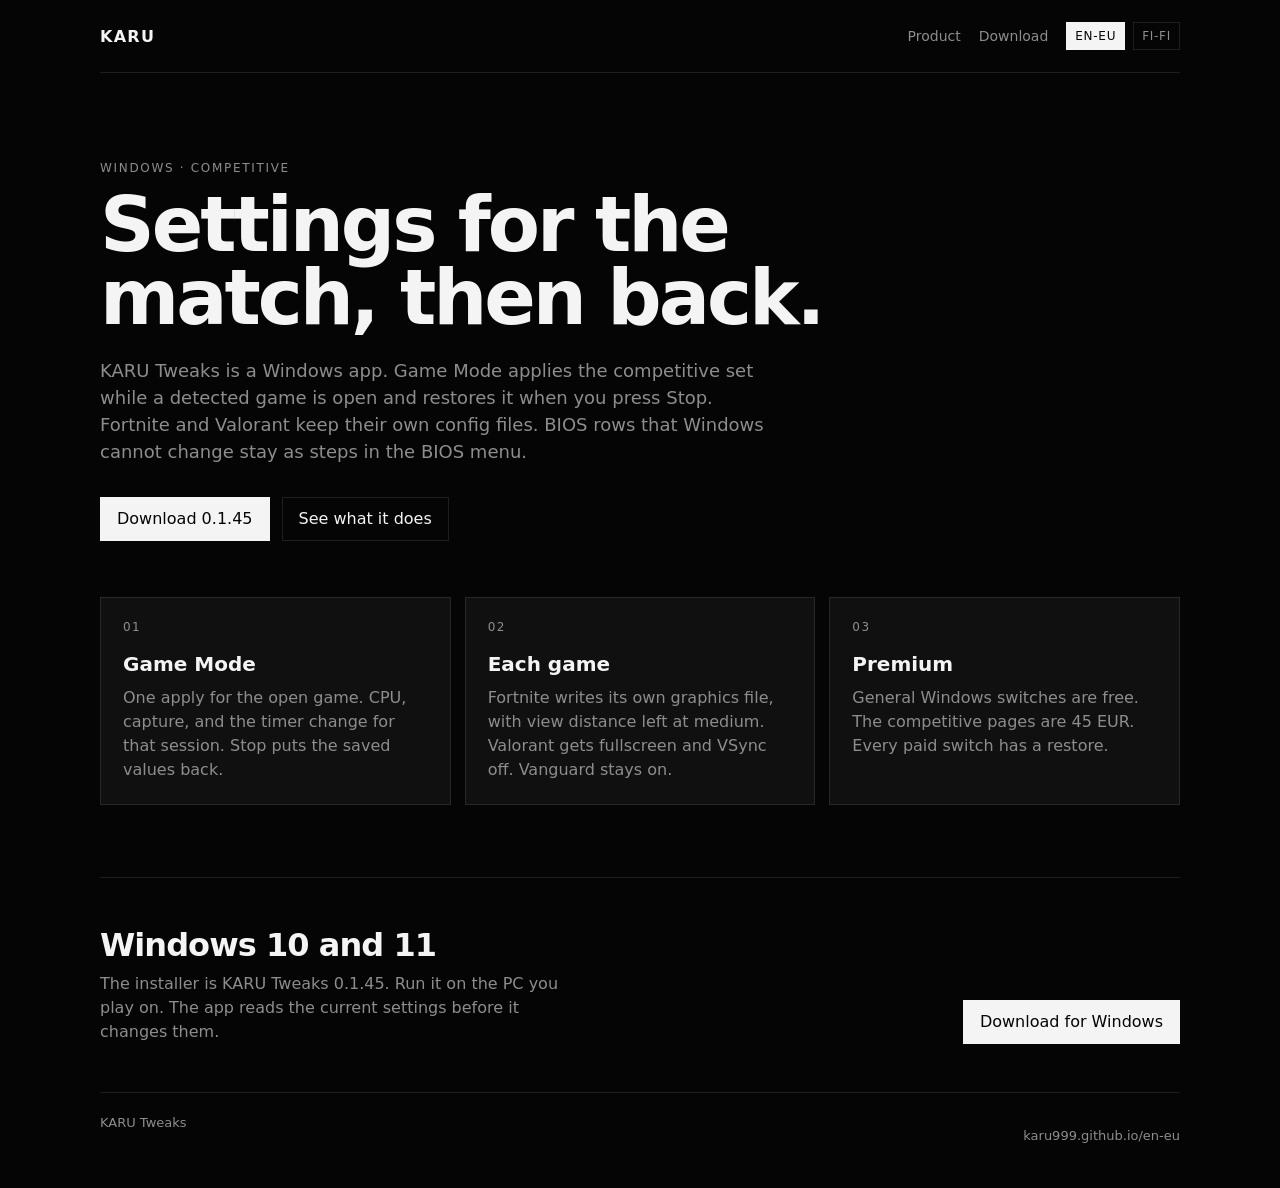
==== en-eu/index.html @ f2cb81e1 "Publish the KARU Tweaks site." ====
<!doctype html>
<html lang="en">
<head>
  <meta charset="utf-8">
  <meta name="viewport" content="width=device-width, initial-scale=1">
  <title>KARU Tweaks</title>
  <meta name="description" content="KARU Tweaks applies competitive Windows settings for the match and puts them back when you stop.">
  <link rel="canonical" href="https://karu999.github.io/en-eu/">
  <link rel="alternate" hreflang="en" href="https://karu999.github.io/en-eu/">
  <link rel="alternate" hreflang="fi" href="https://karu999.github.io/fi-fi/">
  <link rel="stylesheet" href="../styles.css">
</head>
<body>
  <div class="wrap">
    <header>
      <a class="brand" href="/en-eu/">KARU</a>
      <nav>
        <a href="#product">Product</a>
        <a href="#download">Download</a>
        <span class="locales">
          <a href="/en-eu/" aria-current="page">EN-EU</a>
          <a href="/fi-fi/">FI-FI</a>
        </span>
      </nav>
    </header>

    <section class="hero">
      <p class="kicker">Windows · competitive</p>
      <h1>Settings for the match, then back.</h1>
      <p class="lead">KARU Tweaks is a Windows app. Game Mode applies the competitive set while a detected game is open and restores it when you press Stop. Fortnite and Valorant keep their own config files. BIOS rows that Windows cannot change stay as steps in the BIOS menu.</p>
      <div class="actions">
        <a class="btn primary" href="https://github.com/Karu999/karu-tweaks/releases/download/v0.1.45/KARU-Tweaks-Setup.exe">Download 0.1.45</a>
        <a class="btn" href="#product">See what it does</a>
      </div>
    </section>

    <section class="grid" id="product">
      <article>
        <span>01</span>
        <h2>Game Mode</h2>
        <p>One apply for the open game. CPU, capture, and the timer change for that session. Stop puts the saved values back.</p>
      </article>
      <article>
        <span>02</span>
        <h2>Each game</h2>
        <p>Fortnite writes its own graphics file, with view distance left at medium. Valorant gets fullscreen and VSync off. Vanguard stays on.</p>
      </article>
      <article>
        <span>03</span>
        <h2>Premium</h2>
        <p>General Windows switches are free. The competitive pages are 45 EUR. Every paid switch has a restore.</p>
      </article>
    </section>

    <section class="band" id="download">
      <div>
        <h2>Windows 10 and 11</h2>
        <p>The installer is KARU Tweaks 0.1.45. Run it on the PC you play on. The app reads the current settings before it changes them.</p>
      </div>
      <a class="btn primary" href="https://github.com/Karu999/karu-tweaks/releases/download/v0.1.45/KARU-Tweaks-Setup.exe">Download for Windows</a>
    </section>

    <footer>
      <span>KARU Tweaks</span>
      <p>karu999.github.io/en-eu</p>
    </footer>
  </div>
</body>
</html>
---- styles.css ----
:root {
  --bg: #050505;
  --panel: #101010;
  --ink: #f4f4f4;
  --mute: #8d8d8d;
  --line: rgba(255, 255, 255, 0.1);
  --sans: "Segoe UI Variable Display", "Segoe UI Variable", "Segoe UI", system-ui, sans-serif;
}

* { box-sizing: border-box; }

html, body {
  margin: 0;
  background: var(--bg);
  color: var(--ink);
  font-family: var(--sans);
}

body {
  min-height: 100vh;
}

a { color: inherit; }

.wrap {
  width: min(1080px, calc(100% - 40px));
  margin: 0 auto;
}

header {
  display: flex;
  align-items: center;
  justify-content: space-between;
  gap: 24px;
  padding: 22px 0;
  border-bottom: 1px solid var(--line);
}

.brand {
  font-weight: 650;
  letter-spacing: 0.08em;
  text-decoration: none;
}

nav {
  display: flex;
  align-items: center;
  gap: 18px;
  color: var(--mute);
  font-size: 14px;
}

nav a { text-decoration: none; }
nav a:hover { color: var(--ink); }

.locales {
  display: flex;
  gap: 8px;
}

.locales a {
  border: 1px solid var(--line);
  padding: 6px 8px;
  text-decoration: none;
  font-size: 12px;
  letter-spacing: 0.06em;
}

.locales a[aria-current="page"] {
  color: #050505;
  background: #f4f4f4;
}

.hero {
  padding: 88px 0 56px;
}

.hero p.kicker {
  margin: 0 0 14px;
  color: var(--mute);
  letter-spacing: 0.14em;
  text-transform: uppercase;
  font-size: 12px;
}

h1 {
  margin: 0;
  max-width: 14ch;
  font-size: clamp(42px, 7vw, 76px);
  line-height: 0.96;
  font-weight: 640;
  letter-spacing: -0.04em;
}

.lead {
  max-width: 58ch;
  margin: 22px 0 0;
  color: var(--mute);
  font-size: 18px;
  line-height: 1.5;
}

.actions {
  display: flex;
  gap: 12px;
  margin-top: 32px;
  flex-wrap: wrap;
}

.btn {
  display: inline-flex;
  align-items: center;
  min-height: 44px;
  padding: 0 16px;
  text-decoration: none;
  border: 1px solid var(--line);
}

.btn.primary {
  background: #f4f4f4;
  color: #050505;
  border-color: #f4f4f4;
}

.grid {
  display: grid;
  grid-template-columns: repeat(3, 1fr);
  gap: 14px;
  padding-bottom: 72px;
}

article {
  border: 1px solid var(--line);
  background: var(--panel);
  padding: 22px;
  min-height: 180px;
}

article span {
  display: block;
  margin-bottom: 18px;
  color: var(--mute);
  font-size: 12px;
  letter-spacing: 0.12em;
}

article h2 {
  margin: 0 0 10px;
  font-size: 20px;
  font-weight: 620;
}

article p {
  margin: 0;
  color: var(--mute);
  line-height: 1.5;
}

.band {
  border-top: 1px solid var(--line);
  padding: 48px 0;
  display: flex;
  justify-content: space-between;
  gap: 32px;
  align-items: end;
}

.band h2 {
  margin: 0 0 8px;
  font-size: 32px;
  letter-spacing: -0.03em;
}

.band p { margin: 0; color: var(--mute); max-width: 46ch; line-height: 1.5; }

footer {
  border-top: 1px solid var(--line);
  padding: 22px 0 32px;
  color: var(--mute);
  display: flex;
  justify-content: space-between;
  gap: 16px;
  font-size: 13px;
}

@media (max-width: 800px) {
  .grid, .band, footer, header { display: block; }
  nav { margin-top: 16px; flex-wrap: wrap; }
  article { margin-bottom: 14px; }
  .band .btn { margin-top: 18px; }
  footer p { margin: 8px 0 0; }
}
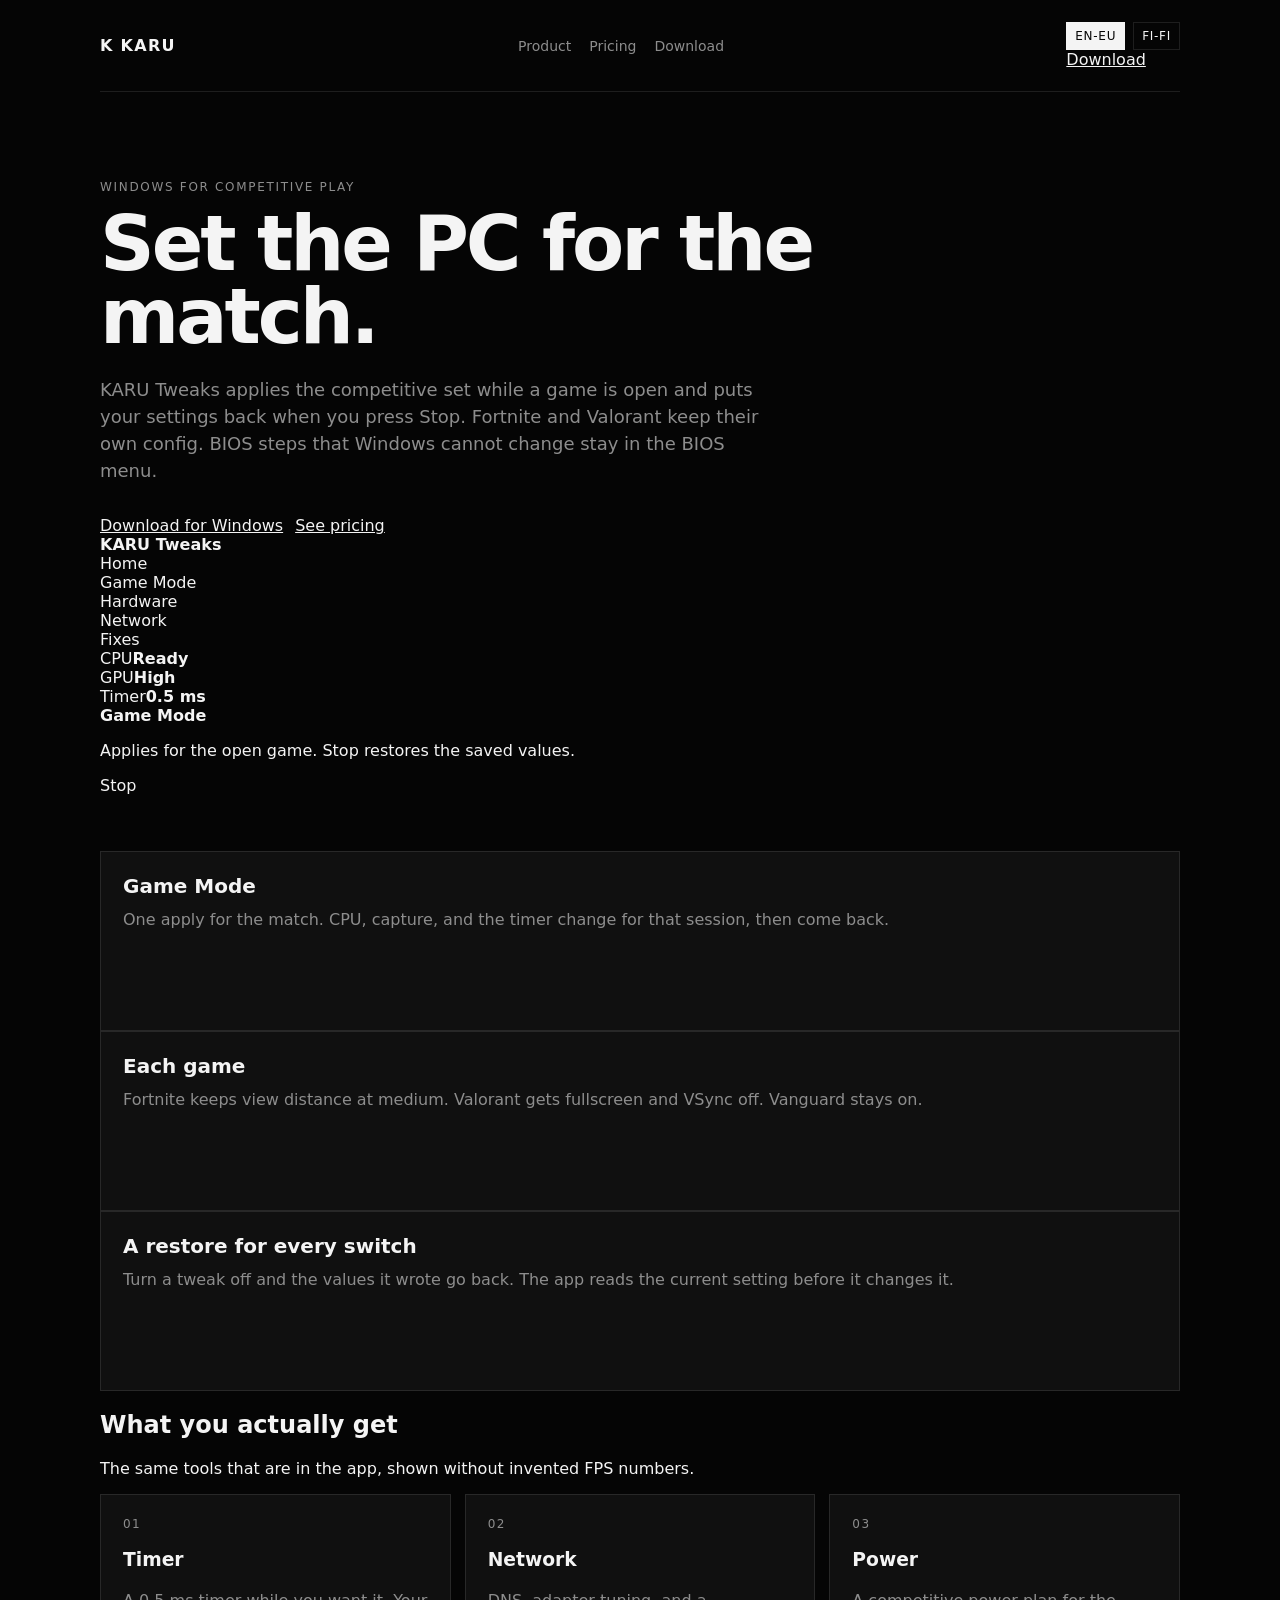
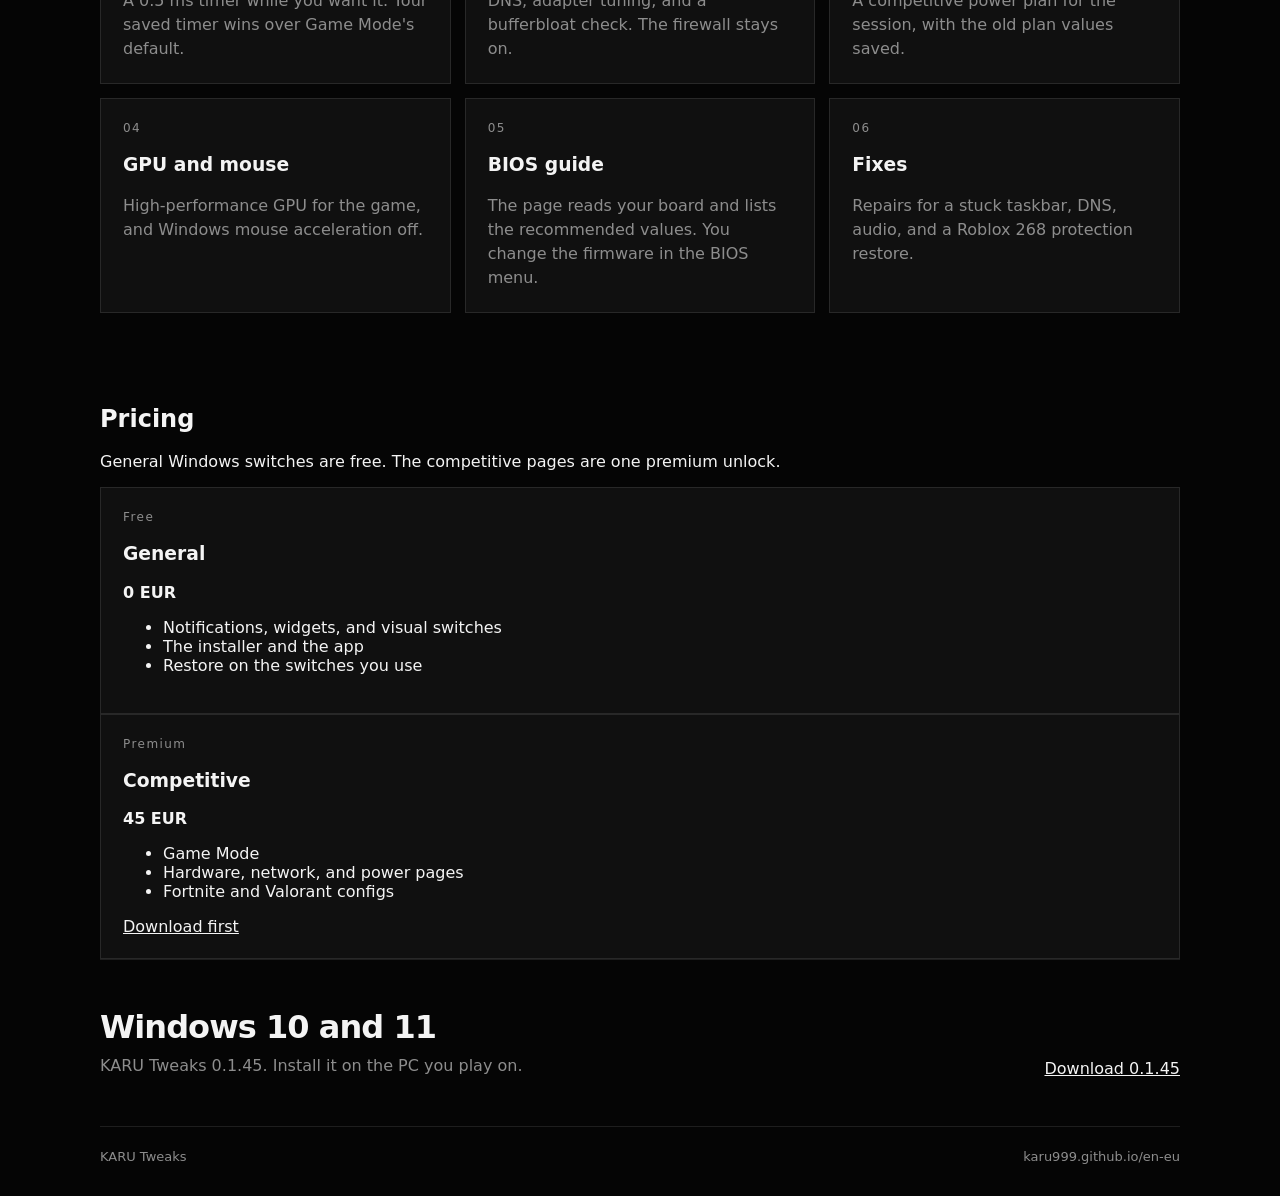
==== commit bac7d393: "Refresh the site layout." ====
--- a/en-eu/index.html
+++ b/en-eu/index.html
@@ -4,65 +4,138 @@
   <meta charset="utf-8">
   <meta name="viewport" content="width=device-width, initial-scale=1">
   <title>KARU Tweaks</title>
-  <meta name="description" content="KARU Tweaks applies competitive Windows settings for the match and puts them back when you stop.">
+  <meta name="description" content="KARU Tweaks sets Windows for a competitive match and restores it when you stop.">
   <link rel="canonical" href="https://karu999.github.io/en-eu/">
   <link rel="alternate" hreflang="en" href="https://karu999.github.io/en-eu/">
   <link rel="alternate" hreflang="fi" href="https://karu999.github.io/fi-fi/">
+  <link rel="preconnect" href="https://fonts.googleapis.com">
+  <link rel="preconnect" href="https://fonts.gstatic.com" crossorigin>
+  <link href="https://fonts.googleapis.com/css2?family=Inter:wght@400;500;600;700&display=swap" rel="stylesheet">
   <link rel="stylesheet" href="../styles.css">
 </head>
 <body>
   <div class="wrap">
-    <header>
-      <a class="brand" href="/en-eu/">KARU</a>
-      <nav>
+    <header class="nav">
+      <a class="brand" href="./"><span class="mark">K</span> KARU</a>
+      <nav class="links">
         <a href="#product">Product</a>
+        <a href="#pricing">Pricing</a>
         <a href="#download">Download</a>
+      </nav>
+      <div class="nav-right">
         <span class="locales">
-          <a href="/en-eu/" aria-current="page">EN-EU</a>
-          <a href="/fi-fi/">FI-FI</a>
+          <a href="./" aria-current="page">EN-EU</a>
+          <a href="../fi-fi/">FI-FI</a>
         </span>
-      </nav>
+        <a class="solid" href="https://github.com/Karu999/karu-tweaks/releases/download/v0.1.45/KARU-Tweaks-Setup.exe">Download</a>
+      </div>
     </header>
 
     <section class="hero">
-      <p class="kicker">Windows · competitive</p>
-      <h1>Settings for the match, then back.</h1>
-      <p class="lead">KARU Tweaks is a Windows app. Game Mode applies the competitive set while a detected game is open and restores it when you press Stop. Fortnite and Valorant keep their own config files. BIOS rows that Windows cannot change stay as steps in the BIOS menu.</p>
+      <p class="kicker">Windows for competitive play</p>
+      <h1>Set the PC for the match.</h1>
+      <p class="lead">KARU Tweaks applies the competitive set while a game is open and puts your settings back when you press Stop. Fortnite and Valorant keep their own config. BIOS steps that Windows cannot change stay in the BIOS menu.</p>
       <div class="actions">
-        <a class="btn primary" href="https://github.com/Karu999/karu-tweaks/releases/download/v0.1.45/KARU-Tweaks-Setup.exe">Download 0.1.45</a>
-        <a class="btn" href="#product">See what it does</a>
+        <a class="solid lg" href="https://github.com/Karu999/karu-tweaks/releases/download/v0.1.45/KARU-Tweaks-Setup.exe">Download for Windows</a>
+        <a class="ghost lg" href="#pricing">See pricing</a>
+      </div>
+      <div class="stage">
+        <div class="window">
+          <div class="winbar"><i class="dot"></i><i class="dot"></i><i class="dot"></i><strong>KARU Tweaks</strong></div>
+          <div class="win">
+            <aside class="side">
+              <div class="on">Home</div>
+              <div>Game Mode</div>
+              <div>Hardware</div>
+              <div>Network</div>
+              <div>Fixes</div>
+            </aside>
+            <div class="panel">
+              <div class="meters">
+                <div class="meter"><span>CPU</span><b>Ready</b></div>
+                <div class="meter"><span>GPU</span><b>High</b></div>
+                <div class="meter"><span>Timer</span><b>0.5 ms</b></div>
+              </div>
+              <div class="mode">
+                <div>
+                  <strong>Game Mode</strong>
+                  <p>Applies for the open game. Stop restores the saved values.</p>
+                </div>
+                <span class="pill">Stop</span>
+              </div>
+            </div>
+          </div>
+        </div>
       </div>
     </section>
 
-    <section class="grid" id="product">
+    <section class="facts" id="product">
       <article>
-        <span>01</span>
         <h2>Game Mode</h2>
-        <p>One apply for the open game. CPU, capture, and the timer change for that session. Stop puts the saved values back.</p>
+        <p>One apply for the match. CPU, capture, and the timer change for that session, then come back.</p>
       </article>
       <article>
-        <span>02</span>
         <h2>Each game</h2>
-        <p>Fortnite writes its own graphics file, with view distance left at medium. Valorant gets fullscreen and VSync off. Vanguard stays on.</p>
+        <p>Fortnite keeps view distance at medium. Valorant gets fullscreen and VSync off. Vanguard stays on.</p>
       </article>
       <article>
-        <span>03</span>
-        <h2>Premium</h2>
-        <p>General Windows switches are free. The competitive pages are 45 EUR. Every paid switch has a restore.</p>
+        <h2>A restore for every switch</h2>
+        <p>Turn a tweak off and the values it wrote go back. The app reads the current setting before it changes it.</p>
       </article>
+    </section>
+
+    <section class="section">
+      <h2>What you actually get</h2>
+      <p>The same tools that are in the app, shown without invented FPS numbers.</p>
+      <div class="grid">
+        <article class="card"><span>01</span><h3>Timer</h3><p>A 0.5 ms timer while you want it. Your saved timer wins over Game Mode's default.</p></article>
+        <article class="card"><span>02</span><h3>Network</h3><p>DNS, adapter tuning, and a bufferbloat check. The firewall stays on.</p></article>
+        <article class="card"><span>03</span><h3>Power</h3><p>A competitive power plan for the session, with the old plan values saved.</p></article>
+        <article class="card"><span>04</span><h3>GPU and mouse</h3><p>High-performance GPU for the game, and Windows mouse acceleration off.</p></article>
+        <article class="card"><span>05</span><h3>BIOS guide</h3><p>The page reads your board and lists the recommended values. You change the firmware in the BIOS menu.</p></article>
+        <article class="card"><span>06</span><h3>Fixes</h3><p>Repairs for a stuck taskbar, DNS, audio, and a Roblox 268 protection restore.</p></article>
+      </div>
+    </section>
+
+    <section class="section" id="pricing">
+      <h2>Pricing</h2>
+      <p>General Windows switches are free. The competitive pages are one premium unlock.</p>
+      <div class="prices">
+        <article class="price">
+          <span>Free</span>
+          <h3>General</h3>
+          <b>0 EUR</b>
+          <ul>
+            <li>Notifications, widgets, and visual switches</li>
+            <li>The installer and the app</li>
+            <li>Restore on the switches you use</li>
+          </ul>
+        </article>
+        <article class="price hot">
+          <span>Premium</span>
+          <h3>Competitive</h3>
+          <b>45 EUR</b>
+          <ul>
+            <li>Game Mode</li>
+            <li>Hardware, network, and power pages</li>
+            <li>Fortnite and Valorant configs</li>
+          </ul>
+          <a class="solid" href="#download">Download first</a>
+        </article>
+      </div>
     </section>
 
     <section class="band" id="download">
       <div>
         <h2>Windows 10 and 11</h2>
-        <p>The installer is KARU Tweaks 0.1.45. Run it on the PC you play on. The app reads the current settings before it changes them.</p>
+        <p>KARU Tweaks 0.1.45. Install it on the PC you play on.</p>
       </div>
-      <a class="btn primary" href="https://github.com/Karu999/karu-tweaks/releases/download/v0.1.45/KARU-Tweaks-Setup.exe">Download for Windows</a>
+      <a class="solid lg" href="https://github.com/Karu999/karu-tweaks/releases/download/v0.1.45/KARU-Tweaks-Setup.exe">Download 0.1.45</a>
     </section>
 
     <footer>
       <span>KARU Tweaks</span>
-      <p>karu999.github.io/en-eu</p>
+      <span>karu999.github.io/en-eu</span>
     </footer>
   </div>
 </body>
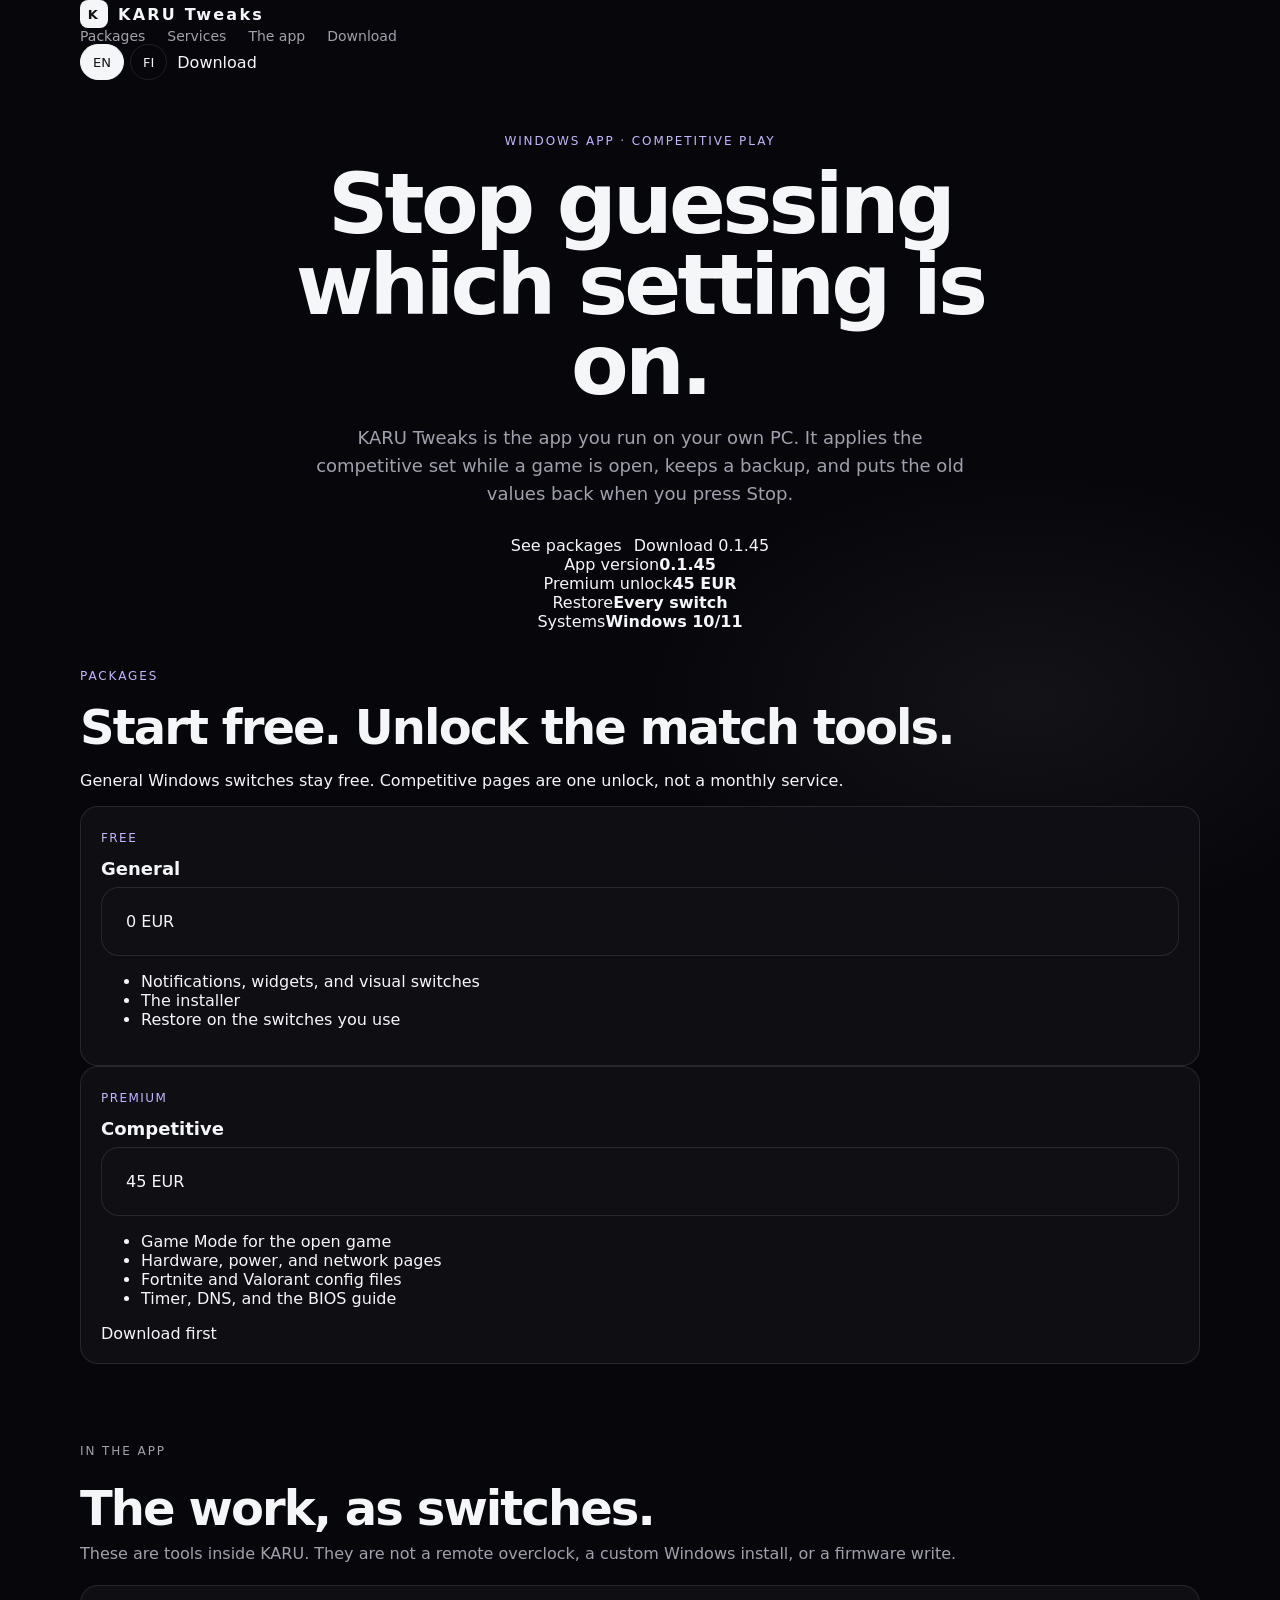
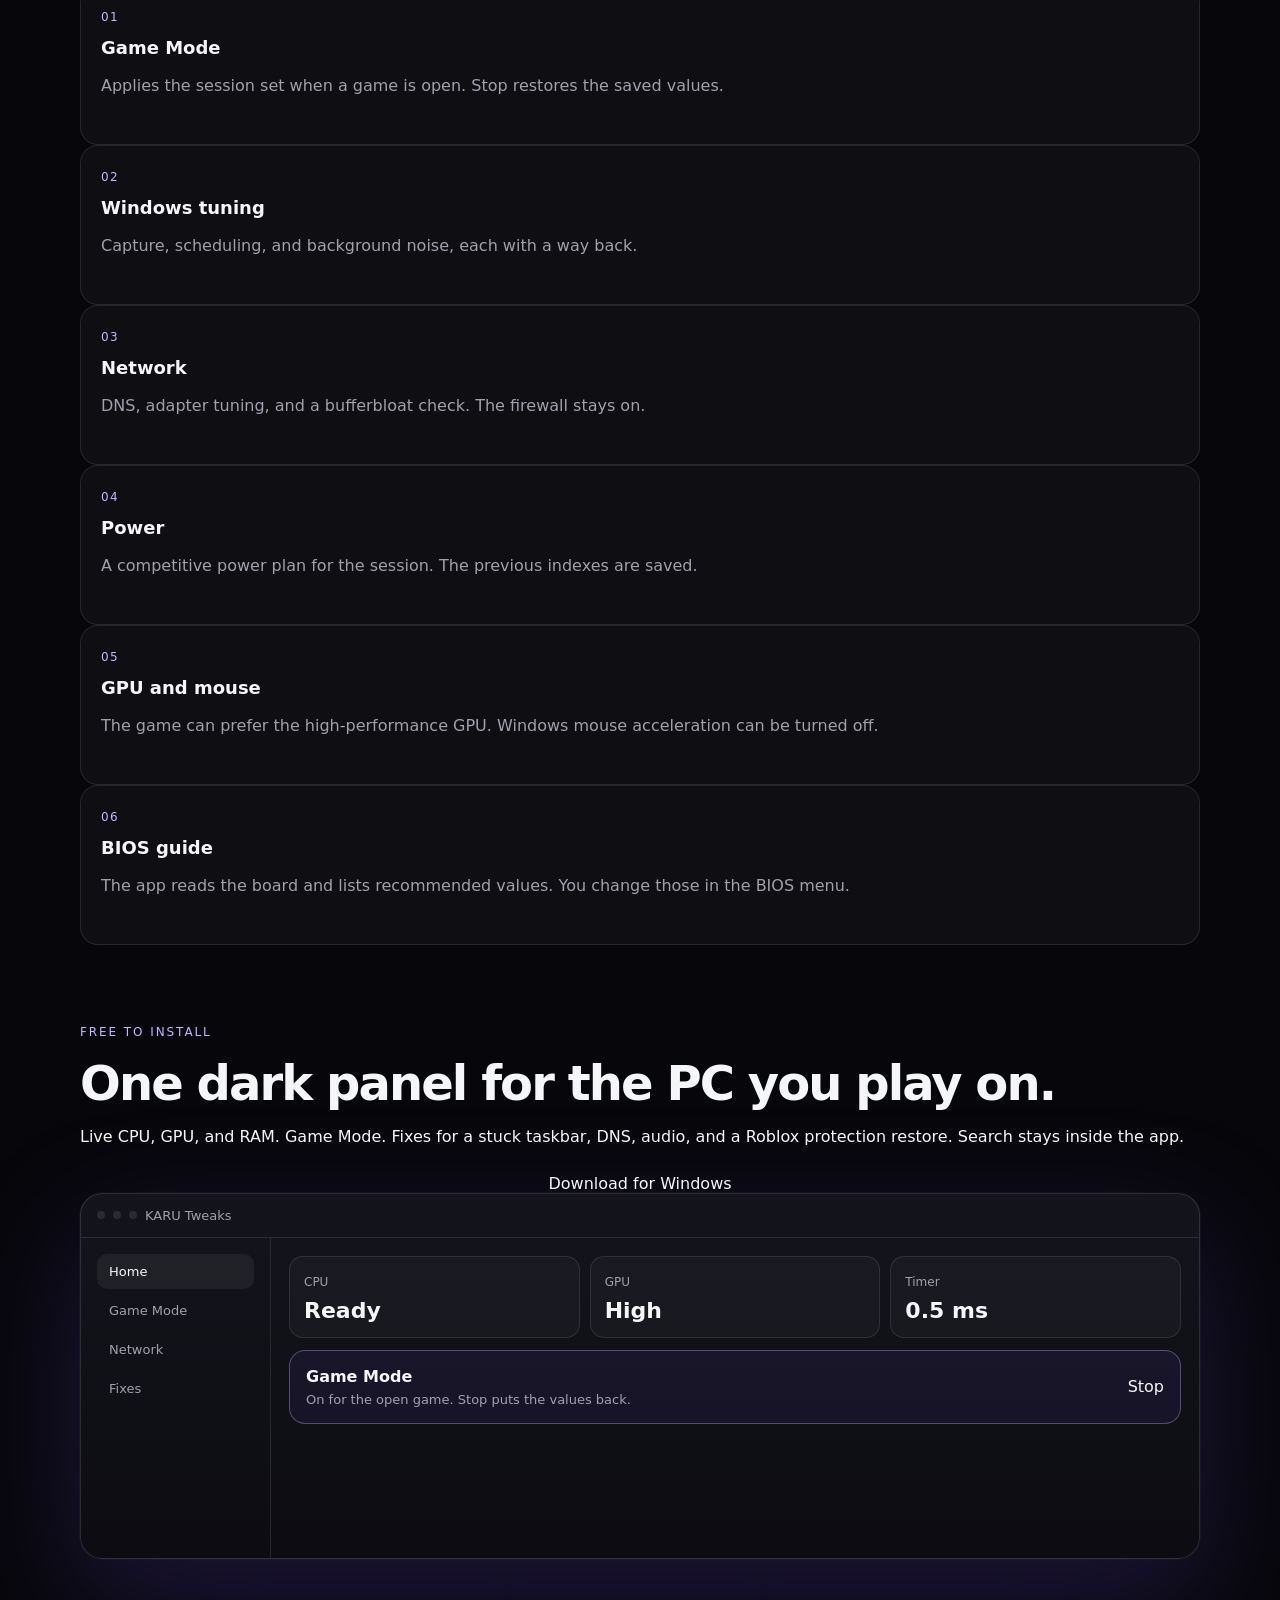
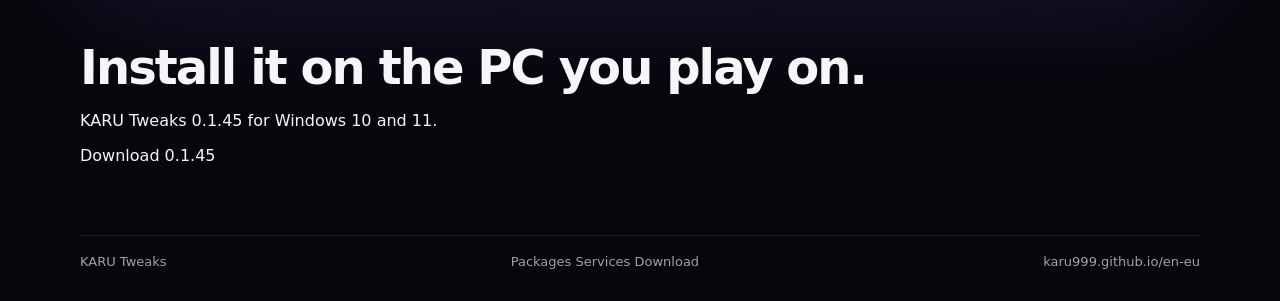
==== commit 34cf27cd: "Restyle the site around packages, services, and the app." ====
--- a/en-eu/index.html
+++ b/en-eu/index.html
@@ -4,7 +4,7 @@
   <meta charset="utf-8">
   <meta name="viewport" content="width=device-width, initial-scale=1">
   <title>KARU Tweaks</title>
-  <meta name="description" content="KARU Tweaks sets Windows for a competitive match and restores it when you stop.">
+  <meta name="description" content="KARU Tweaks is a Windows app for competitive settings. Apply them for the match and restore them when you stop.">
   <link rel="canonical" href="https://karu999.github.io/en-eu/">
   <link rel="alternate" hreflang="en" href="https://karu999.github.io/en-eu/">
   <link rel="alternate" hreflang="fi" href="https://karu999.github.io/fi-fi/">
@@ -15,126 +15,129 @@
 </head>
 <body>
   <div class="wrap">
-    <header class="nav">
-      <a class="brand" href="./"><span class="mark">K</span> KARU</a>
+    <header class="top">
+      <a class="brand" href="./"><span class="mark">K</span> KARU Tweaks</a>
       <nav class="links">
-        <a href="#product">Product</a>
-        <a href="#pricing">Pricing</a>
+        <a href="#packages">Packages</a>
+        <a href="#services">Services</a>
+        <a href="#app">The app</a>
         <a href="#download">Download</a>
       </nav>
       <div class="nav-right">
         <span class="locales">
-          <a href="./" aria-current="page">EN-EU</a>
-          <a href="../fi-fi/">FI-FI</a>
+          <a href="./" aria-current="page">EN</a>
+          <a href="../fi-fi/">FI</a>
         </span>
-        <a class="solid" href="https://github.com/Karu999/karu-tweaks/releases/download/v0.1.45/KARU-Tweaks-Setup.exe">Download</a>
+        <a class="btn primary" href="#download">Download</a>
       </div>
     </header>
 
     <section class="hero">
-      <p class="kicker">Windows for competitive play</p>
-      <h1>Set the PC for the match.</h1>
-      <p class="lead">KARU Tweaks applies the competitive set while a game is open and puts your settings back when you press Stop. Fortnite and Valorant keep their own config. BIOS steps that Windows cannot change stay in the BIOS menu.</p>
-      <div class="actions">
-        <a class="solid lg" href="https://github.com/Karu999/karu-tweaks/releases/download/v0.1.45/KARU-Tweaks-Setup.exe">Download for Windows</a>
-        <a class="ghost lg" href="#pricing">See pricing</a>
+      <div>
+        <p class="kicker">Windows app · competitive play</p>
+        <h1>Stop guessing which setting is on.</h1>
+        <p class="lead">KARU Tweaks is the app you run on your own PC. It applies the competitive set while a game is open, keeps a backup, and puts the old values back when you press Stop.</p>
+        <div class="actions">
+          <a class="btn primary lg" href="#packages">See packages</a>
+          <a class="btn quiet" href="#download">Download 0.1.45</a>
+        </div>
       </div>
-      <div class="stage">
+      <div class="stats">
+        <div class="stat"><span>App version</span><b>0.1.45</b></div>
+        <div class="stat"><span>Premium unlock</span><b>45 EUR</b></div>
+        <div class="stat"><span>Restore</span><b>Every switch</b></div>
+        <div class="stat"><span>Systems</span><b>Windows 10/11</b></div>
+      </div>
+    </section>
+
+    <section class="section" id="packages">
+      <div class="center">
+        <p class="kicker">Packages</p>
+        <h2>Start free. Unlock the match tools.</h2>
+        <p>General Windows switches stay free. Competitive pages are one unlock, not a monthly service.</p>
+      </div>
+      <div class="packages">
+        <article class="card">
+          <span>FREE</span>
+          <h3>General</h3>
+          <div class="price">0 EUR</div>
+          <ul>
+            <li>Notifications, widgets, and visual switches</li>
+            <li>The installer</li>
+            <li>Restore on the switches you use</li>
+          </ul>
+        </article>
+        <article class="card hot">
+          <span>PREMIUM</span>
+          <h3>Competitive</h3>
+          <div class="price">45 EUR</div>
+          <ul>
+            <li>Game Mode for the open game</li>
+            <li>Hardware, power, and network pages</li>
+            <li>Fortnite and Valorant config files</li>
+            <li>Timer, DNS, and the BIOS guide</li>
+          </ul>
+          <a class="btn primary" href="#download">Download first</a>
+        </article>
+      </div>
+    </section>
+
+    <section class="section" id="services">
+      <p class="kicker">In the app</p>
+      <h2>The work, as switches.</h2>
+      <p class="sub">These are tools inside KARU. They are not a remote overclock, a custom Windows install, or a firmware write.</p>
+      <div class="services">
+        <article class="card"><span>01</span><h3>Game Mode</h3><p>Applies the session set when a game is open. Stop restores the saved values.</p></article>
+        <article class="card"><span>02</span><h3>Windows tuning</h3><p>Capture, scheduling, and background noise, each with a way back.</p></article>
+        <article class="card"><span>03</span><h3>Network</h3><p>DNS, adapter tuning, and a bufferbloat check. The firewall stays on.</p></article>
+        <article class="card"><span>04</span><h3>Power</h3><p>A competitive power plan for the session. The previous indexes are saved.</p></article>
+        <article class="card"><span>05</span><h3>GPU and mouse</h3><p>The game can prefer the high-performance GPU. Windows mouse acceleration can be turned off.</p></article>
+        <article class="card"><span>06</span><h3>BIOS guide</h3><p>The app reads the board and lists recommended values. You change those in the BIOS menu.</p></article>
+      </div>
+    </section>
+
+    <section class="section" id="app">
+      <div class="tool">
+        <div>
+          <p class="kicker">Free to install</p>
+          <h2>One dark panel for the PC you play on.</h2>
+          <p>Live CPU, GPU, and RAM. Game Mode. Fixes for a stuck taskbar, DNS, audio, and a Roblox protection restore. Search stays inside the app.</p>
+          <div class="actions">
+            <a class="btn primary lg" href="https://github.com/Karu999/karu-tweaks/releases/download/v0.1.45/KARU-Tweaks-Setup.exe">Download for Windows</a>
+          </div>
+        </div>
         <div class="window">
-          <div class="winbar"><i class="dot"></i><i class="dot"></i><i class="dot"></i><strong>KARU Tweaks</strong></div>
+          <div class="winbar"><i class="dot"></i><i class="dot"></i><i class="dot"></i> KARU Tweaks</div>
           <div class="win">
-            <aside class="side">
-              <div class="on">Home</div>
-              <div>Game Mode</div>
-              <div>Hardware</div>
-              <div>Network</div>
-              <div>Fixes</div>
-            </aside>
+            <aside class="side"><div class="on">Home</div><div>Game Mode</div><div>Network</div><div>Fixes</div></aside>
             <div class="panel">
               <div class="meters">
                 <div class="meter"><span>CPU</span><b>Ready</b></div>
                 <div class="meter"><span>GPU</span><b>High</b></div>
                 <div class="meter"><span>Timer</span><b>0.5 ms</b></div>
               </div>
-              <div class="mode">
-                <div>
-                  <strong>Game Mode</strong>
-                  <p>Applies for the open game. Stop restores the saved values.</p>
-                </div>
-                <span class="pill">Stop</span>
-              </div>
+              <div class="mode"><div><strong>Game Mode</strong><p>On for the open game. Stop puts the values back.</p></div><span class="btn">Stop</span></div>
             </div>
           </div>
         </div>
       </div>
     </section>
 
-    <section class="facts" id="product">
-      <article>
-        <h2>Game Mode</h2>
-        <p>One apply for the match. CPU, capture, and the timer change for that session, then come back.</p>
-      </article>
-      <article>
-        <h2>Each game</h2>
-        <p>Fortnite keeps view distance at medium. Valorant gets fullscreen and VSync off. Vanguard stays on.</p>
-      </article>
-      <article>
-        <h2>A restore for every switch</h2>
-        <p>Turn a tweak off and the values it wrote go back. The app reads the current setting before it changes it.</p>
-      </article>
-    </section>
-
-    <section class="section">
-      <h2>What you actually get</h2>
-      <p>The same tools that are in the app, shown without invented FPS numbers.</p>
-      <div class="grid">
-        <article class="card"><span>01</span><h3>Timer</h3><p>A 0.5 ms timer while you want it. Your saved timer wins over Game Mode's default.</p></article>
-        <article class="card"><span>02</span><h3>Network</h3><p>DNS, adapter tuning, and a bufferbloat check. The firewall stays on.</p></article>
-        <article class="card"><span>03</span><h3>Power</h3><p>A competitive power plan for the session, with the old plan values saved.</p></article>
-        <article class="card"><span>04</span><h3>GPU and mouse</h3><p>High-performance GPU for the game, and Windows mouse acceleration off.</p></article>
-        <article class="card"><span>05</span><h3>BIOS guide</h3><p>The page reads your board and lists the recommended values. You change the firmware in the BIOS menu.</p></article>
-        <article class="card"><span>06</span><h3>Fixes</h3><p>Repairs for a stuck taskbar, DNS, audio, and a Roblox 268 protection restore.</p></article>
+    <section class="section" id="download">
+      <div class="center">
+        <h2>Install it on the PC you play on.</h2>
+        <p>KARU Tweaks 0.1.45 for Windows 10 and 11.</p>
+        <a class="btn primary lg" href="https://github.com/Karu999/karu-tweaks/releases/download/v0.1.45/KARU-Tweaks-Setup.exe">Download 0.1.45</a>
       </div>
-    </section>
-
-    <section class="section" id="pricing">
-      <h2>Pricing</h2>
-      <p>General Windows switches are free. The competitive pages are one premium unlock.</p>
-      <div class="prices">
-        <article class="price">
-          <span>Free</span>
-          <h3>General</h3>
-          <b>0 EUR</b>
-          <ul>
-            <li>Notifications, widgets, and visual switches</li>
-            <li>The installer and the app</li>
-            <li>Restore on the switches you use</li>
-          </ul>
-        </article>
-        <article class="price hot">
-          <span>Premium</span>
-          <h3>Competitive</h3>
-          <b>45 EUR</b>
-          <ul>
-            <li>Game Mode</li>
-            <li>Hardware, network, and power pages</li>
-            <li>Fortnite and Valorant configs</li>
-          </ul>
-          <a class="solid" href="#download">Download first</a>
-        </article>
-      </div>
-    </section>
-
-    <section class="band" id="download">
-      <div>
-        <h2>Windows 10 and 11</h2>
-        <p>KARU Tweaks 0.1.45. Install it on the PC you play on.</p>
-      </div>
-      <a class="solid lg" href="https://github.com/Karu999/karu-tweaks/releases/download/v0.1.45/KARU-Tweaks-Setup.exe">Download 0.1.45</a>
     </section>
 
     <footer>
       <span>KARU Tweaks</span>
+      <nav>
+        <a href="#packages">Packages</a>
+        <a href="#services">Services</a>
+        <a href="#download">Download</a>
+      </nav>
       <span>karu999.github.io/en-eu</span>
     </footer>
   </div>
--- a/styles.css
+++ b/styles.css
@@ -1,192 +1,193 @@
 :root {
-  --bg: #050505;
-  --panel: #101010;
-  --ink: #f4f4f4;
-  --mute: #8d8d8d;
+  --bg: #07070b;
+  --ink: #f5f6f8;
+  --mute: #a1a1ad;
   --line: rgba(255, 255, 255, 0.1);
-  --sans: "Segoe UI Variable Display", "Segoe UI Variable", "Segoe UI", system-ui, sans-serif;
+  --card: rgba(16, 16, 22, 0.86);
+  --accent: #c4b5fd;
+  --sans: Inter, "Segoe UI Variable Display", "Segoe UI", system-ui, sans-serif;
 }
 
 * { box-sizing: border-box; }
 
-html, body {
+html { scroll-behavior: smooth; }
+
+body {
   margin: 0;
-  background: var(--bg);
   color: var(--ink);
   font-family: var(--sans);
+  background:
+    radial-gradient(900px 480px at 50% -10%, rgba(139, 92, 246, 0.28), transparent 60%),
+    radial-gradient(700px 420px at 80% 20%, rgba(255, 255, 255, 0.05), transparent 55%),
+    var(--bg);
 }
 
-body {
-  min-height: 100vh;
-}
+a { color: inherit; text-decoration: none; }
 
-a { color: inherit; }
+.wrap { width: min(1120px, calc(100% - 40px)); margin: 0 auto; }
 
-.wrap {
-  width: min(1080px, calc(100% - 40px));
-  margin: 0 auto;
-}
-
-header {
+.nav {
+  position: sticky;
+  top: 0;
+  z-index: 5;
   display: flex;
   align-items: center;
   justify-content: space-between;
-  gap: 24px;
-  padding: 22px 0;
-  border-bottom: 1px solid var(--line);
+  gap: 18px;
+  padding: 18px 0 14px;
+  background: linear-gradient(#07070bf2, #07070bd0 70%, transparent);
 }
 
-.brand {
-  font-weight: 650;
-  letter-spacing: 0.08em;
-  text-decoration: none;
+.brand { display: flex; align-items: center; gap: 10px; font-weight: 700; letter-spacing: 0.14em; }
+.mark {
+  width: 28px; height: 28px; border-radius: 8px;
+  display: grid; place-items: center;
+  background: #f5f6f8; color: #111; font-size: 13px;
 }
 
-nav {
-  display: flex;
+.links { display: flex; gap: 22px; color: var(--mute); font-size: 14px; }
+.links a:hover { color: var(--ink); }
+
+.nav-right { display: flex; align-items: center; gap: 10px; }
+.locales { display: flex; gap: 6px; }
+.locales a, .ghost, .solid {
+  border-radius: 999px;
+  border: 1px solid var(--line);
+  min-height: 36px;
+  display: inline-flex;
   align-items: center;
-  gap: 18px;
-  color: var(--mute);
-  font-size: 14px;
+  padding: 0 12px;
+  font-size: 13px;
 }
+.locales a[aria-current="page"], .solid {
+  background: #f5f6f8;
+  color: #111;
+  border-color: #f5f6f8;
+}
+.ghost:hover { background: rgba(255,255,255,0.06); }
 
-nav a { text-decoration: none; }
-nav a:hover { color: var(--ink); }
-
-.locales {
-  display: flex;
-  gap: 8px;
-}
-
-.locales a {
-  border: 1px solid var(--line);
-  padding: 6px 8px;
-  text-decoration: none;
-  font-size: 12px;
-  letter-spacing: 0.06em;
-}
-
-.locales a[aria-current="page"] {
-  color: #050505;
-  background: #f4f4f4;
-}
-
-.hero {
-  padding: 88px 0 56px;
-}
-
-.hero p.kicker {
-  margin: 0 0 14px;
-  color: var(--mute);
-  letter-spacing: 0.14em;
+.hero { text-align: center; padding: 54px 0 28px; }
+.kicker {
+  margin: 0 0 16px;
+  color: var(--accent);
+  letter-spacing: 0.16em;
   text-transform: uppercase;
   font-size: 12px;
 }
+h1 {
+  margin: 0 auto;
+  max-width: 14ch;
+  font-size: clamp(46px, 7vw, 84px);
+  line-height: 0.96;
+  letter-spacing: -0.045em;
+  font-weight: 650;
+}
+.lead {
+  max-width: 58ch;
+  margin: 18px auto 0;
+  color: var(--mute);
+  font-size: 18px;
+  line-height: 1.55;
+}
+.actions { display: flex; justify-content: center; gap: 12px; margin-top: 28px; flex-wrap: wrap; }
+.solid.lg, .ghost.lg { min-height: 48px; padding: 0 18px; font-size: 15px; }
 
-h1 {
-  margin: 0;
-  max-width: 14ch;
-  font-size: clamp(42px, 7vw, 76px);
-  line-height: 0.96;
-  font-weight: 640;
-  letter-spacing: -0.04em;
+.stage { margin: 42px auto 18px; perspective: 1200px; }
+.window {
+  text-align: left;
+  border: 1px solid rgba(255,255,255,0.12);
+  border-radius: 22px;
+  background: linear-gradient(180deg, #14141c, #0c0c12);
+  box-shadow: 0 40px 120px rgba(88, 60, 180, 0.28), 0 0 0 1px rgba(255,255,255,0.03);
+  overflow: hidden;
+}
+.winbar {
+  display: flex; align-items: center; gap: 8px;
+  padding: 14px 16px; color: var(--mute); font-size: 13px;
+  border-bottom: 1px solid var(--line);
+}
+.dot { width: 8px; height: 8px; border-radius: 99px; background: #2a2a34; }
+.winbar strong { margin-left: 8px; color: var(--ink); font-weight: 600; }
+.win { display: grid; grid-template-columns: 190px 1fr; min-height: 320px; }
+.side { padding: 16px; border-right: 1px solid var(--line); color: var(--mute); font-size: 13px; }
+.side div { padding: 10px 12px; border-radius: 10px; margin-bottom: 4px; }
+.side .on { background: rgba(255,255,255,0.06); color: var(--ink); }
+.panel { padding: 18px; }
+.meters { display: grid; grid-template-columns: repeat(3, 1fr); gap: 10px; }
+.meter {
+  border: 1px solid var(--line); border-radius: 14px; padding: 14px;
+  background: rgba(255,255,255,0.03);
+}
+.meter span { color: var(--mute); font-size: 12px; }
+.meter b { display: block; margin-top: 8px; font-size: 22px; }
+.mode {
+  margin-top: 12px;
+  border: 1px solid rgba(196, 181, 253, 0.35);
+  border-radius: 16px;
+  padding: 16px;
+  display: flex;
+  justify-content: space-between;
+  align-items: center;
+  background: rgba(139, 92, 246, 0.08);
+}
+.mode p { margin: 6px 0 0; color: var(--mute); font-size: 13px; }
+.pill { border-radius: 99px; padding: 6px 10px; background: #f5f6f8; color: #111; font-size: 12px; }
+
+.facts {
+  display: grid;
+  grid-template-columns: repeat(3, 1fr);
+  gap: 12px;
+  margin: 28px 0 64px;
+}
+.facts article, .card, .price {
+  border: 1px solid var(--line);
+  background: var(--card);
+  border-radius: 18px;
+}
+.facts article { padding: 18px 18px 8px; }
+.facts h2 { margin: 0 0 8px; font-size: 18px; }
+.facts p, .card p, .price li { color: var(--mute); line-height: 1.5; }
+
+.section { padding: 10px 0 70px; }
+.section h2 { margin: 0 0 8px; font-size: clamp(32px, 4vw, 48px); letter-spacing: -0.04em; }
+.section > p { margin: 0 0 22px; color: var(--mute); }
+
+.grid { display: grid; grid-template-columns: repeat(3, 1fr); gap: 12px; }
+.card { padding: 20px; min-height: 160px; }
+.card span { color: var(--accent); font-size: 12px; letter-spacing: 0.12em; }
+.card h3 { margin: 12px 0 8px; font-size: 18px; }
+
+.prices { display: grid; grid-template-columns: 1fr 1fr; gap: 12px; }
+.price { padding: 24px; }
+.price.hot { border-color: rgba(196, 181, 253, 0.55); box-shadow: 0 0 0 1px rgba(139, 92, 246, 0.25); }
+.price b { font-size: 40px; letter-spacing: -0.04em; }
+.price ul { padding-left: 18px; }
+.price li { margin: 8px 0; }
+
+.band {
+  margin: 10px 0 40px;
+  padding: 28px;
+  border-radius: 24px;
+  display: flex;
+  justify-content: space-between;
+  gap: 20px;
+  align-items: center;
+  background: linear-gradient(90deg, rgba(139, 92, 246, 0.2), rgba(255,255,255,0.04));
+  border: 1px solid var(--line);
+}
+.band h2 { margin: 0 0 8px; letter-spacing: -0.04em; }
+.band p { margin: 0; color: var(--mute); }
+
+footer {
+  display: flex; justify-content: space-between; gap: 12px;
+  padding: 18px 0 32px; color: var(--mute); font-size: 13px;
+  border-top: 1px solid var(--line);
 }
 
-.lead {
-  max-width: 58ch;
-  margin: 22px 0 0;
-  color: var(--mute);
-  font-size: 18px;
-  line-height: 1.5;
+@media (max-width: 860px) {
+  .links { display: none; }
+  .win, .facts, .grid, .prices, .band, footer { display: block; }
+  .side { display: none; }
+  .facts article, .card, .price { margin-bottom: 12px; }
+  .band .solid { margin-top: 16px; }
 }
-
-.actions {
-  display: flex;
-  gap: 12px;
-  margin-top: 32px;
-  flex-wrap: wrap;
-}
-
-.btn {
-  display: inline-flex;
-  align-items: center;
-  min-height: 44px;
-  padding: 0 16px;
-  text-decoration: none;
-  border: 1px solid var(--line);
-}
-
-.btn.primary {
-  background: #f4f4f4;
-  color: #050505;
-  border-color: #f4f4f4;
-}
-
-.grid {
-  display: grid;
-  grid-template-columns: repeat(3, 1fr);
-  gap: 14px;
-  padding-bottom: 72px;
-}
-
-article {
-  border: 1px solid var(--line);
-  background: var(--panel);
-  padding: 22px;
-  min-height: 180px;
-}
-
-article span {
-  display: block;
-  margin-bottom: 18px;
-  color: var(--mute);
-  font-size: 12px;
-  letter-spacing: 0.12em;
-}
-
-article h2 {
-  margin: 0 0 10px;
-  font-size: 20px;
-  font-weight: 620;
-}
-
-article p {
-  margin: 0;
-  color: var(--mute);
-  line-height: 1.5;
-}
-
-.band {
-  border-top: 1px solid var(--line);
-  padding: 48px 0;
-  display: flex;
-  justify-content: space-between;
-  gap: 32px;
-  align-items: end;
-}
-
-.band h2 {
-  margin: 0 0 8px;
-  font-size: 32px;
-  letter-spacing: -0.03em;
-}
-
-.band p { margin: 0; color: var(--mute); max-width: 46ch; line-height: 1.5; }
-
-footer {
-  border-top: 1px solid var(--line);
-  padding: 22px 0 32px;
-  color: var(--mute);
-  display: flex;
-  justify-content: space-between;
-  gap: 16px;
-  font-size: 13px;
-}
-
-@media (max-width: 800px) {
-  .grid, .band, footer, header { display: block; }
-  nav { margin-top: 16px; flex-wrap: wrap; }
-  article { margin-bottom: 14px; }
-  .band .btn { margin-top: 18px; }
-  footer p { margin: 8px 0 0; }
-}
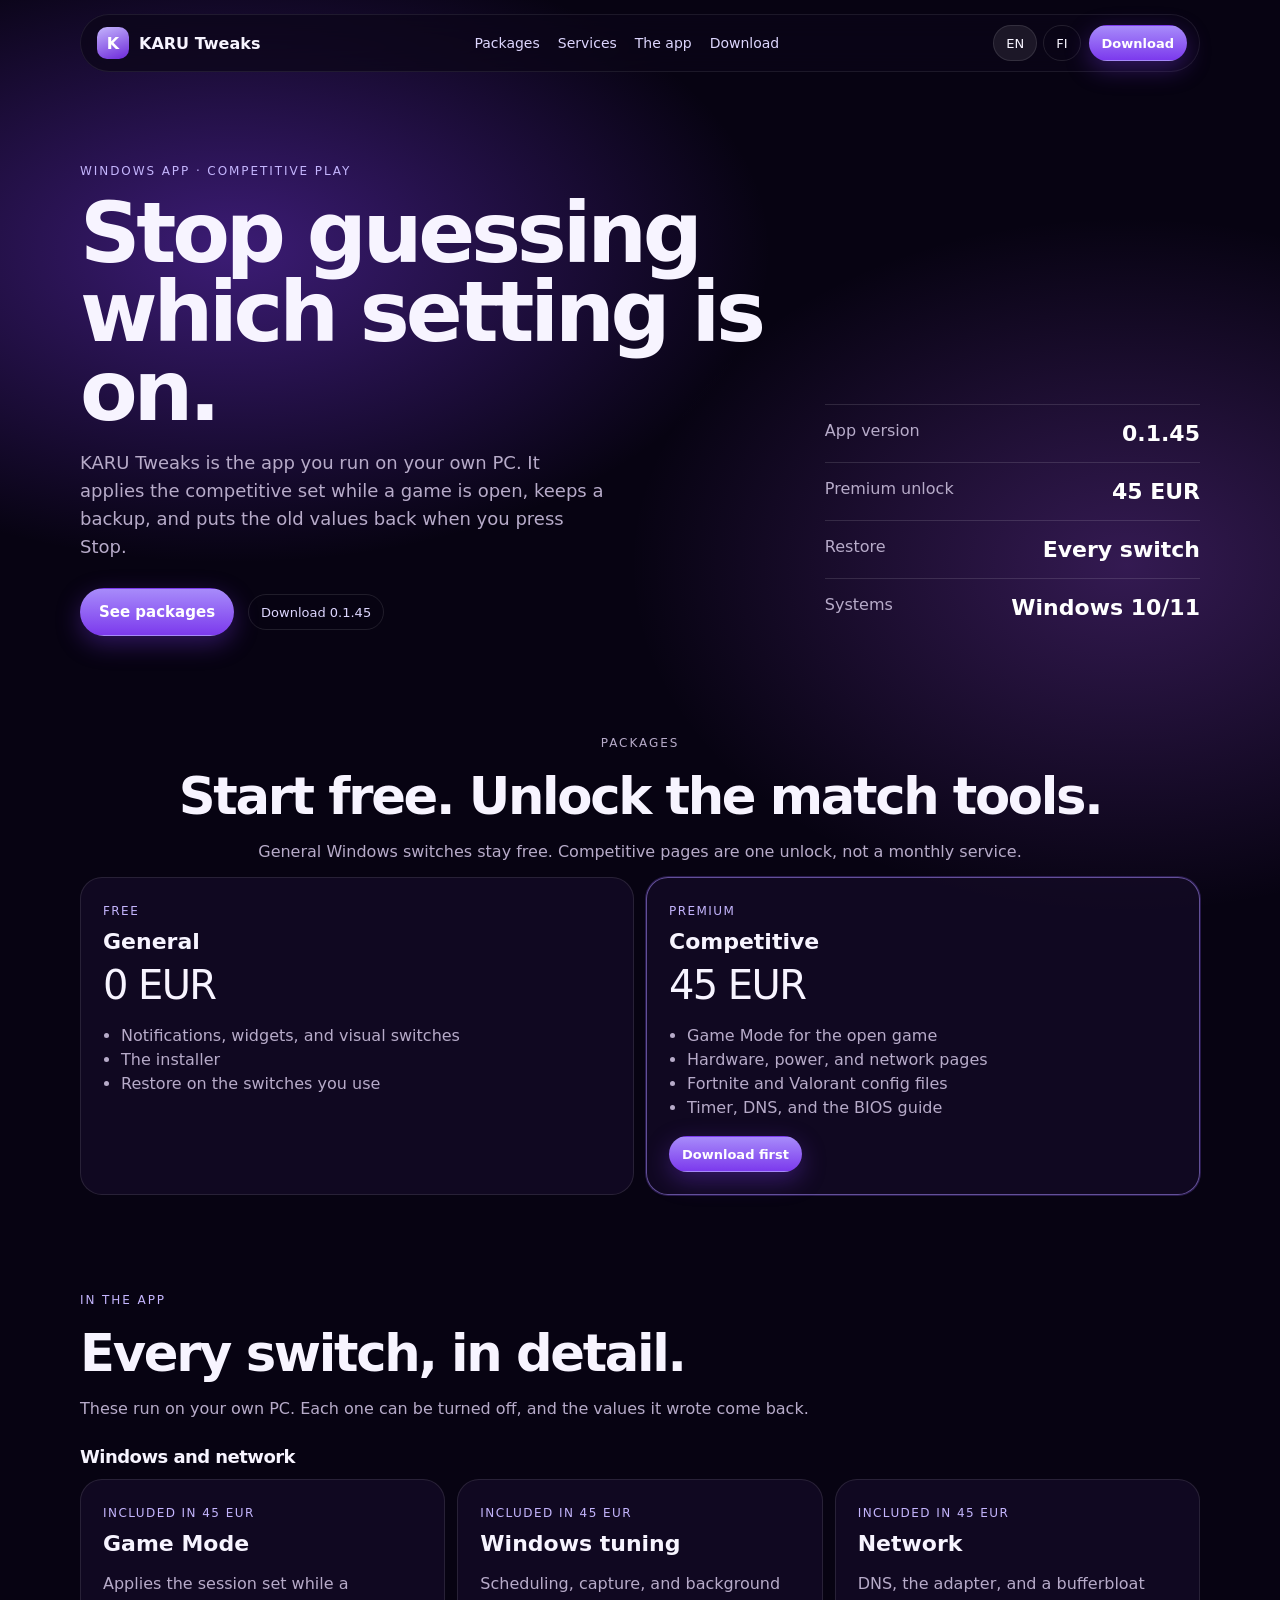
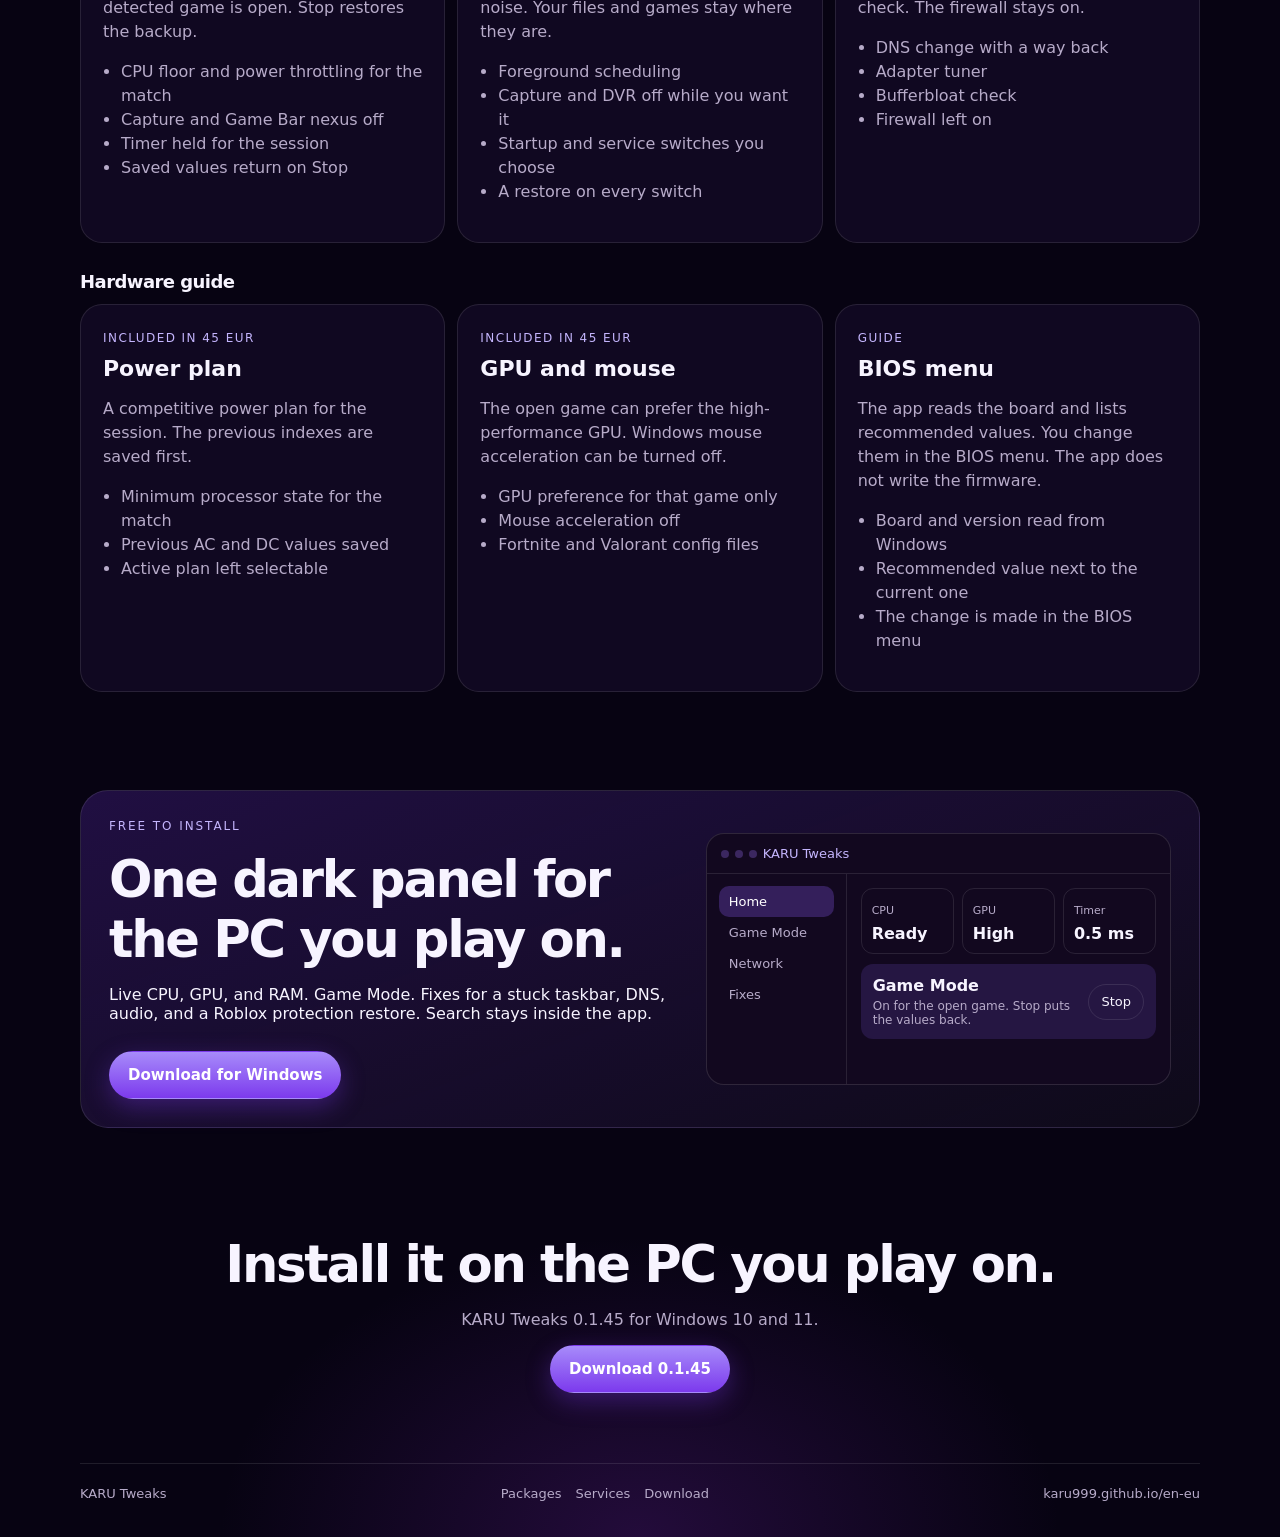
==== commit e97b394e: "Expand the service cards to the real app tools." ====
--- a/en-eu/index.html
+++ b/en-eu/index.html
@@ -84,15 +84,76 @@
 
     <section class="section" id="services">
       <p class="kicker">In the app</p>
-      <h2>The work, as switches.</h2>
-      <p class="sub">These are tools inside KARU. They are not a remote overclock, a custom Windows install, or a firmware write.</p>
+      <h2>Every switch, in detail.</h2>
+      <p class="sub">These run on your own PC. Each one can be turned off, and the values it wrote come back.</p>
+      <h3 class="group">Windows and network</h3>
       <div class="services">
-        <article class="card"><span>01</span><h3>Game Mode</h3><p>Applies the session set when a game is open. Stop restores the saved values.</p></article>
-        <article class="card"><span>02</span><h3>Windows tuning</h3><p>Capture, scheduling, and background noise, each with a way back.</p></article>
-        <article class="card"><span>03</span><h3>Network</h3><p>DNS, adapter tuning, and a bufferbloat check. The firewall stays on.</p></article>
-        <article class="card"><span>04</span><h3>Power</h3><p>A competitive power plan for the session. The previous indexes are saved.</p></article>
-        <article class="card"><span>05</span><h3>GPU and mouse</h3><p>The game can prefer the high-performance GPU. Windows mouse acceleration can be turned off.</p></article>
-        <article class="card"><span>06</span><h3>BIOS guide</h3><p>The app reads the board and lists recommended values. You change those in the BIOS menu.</p></article>
+        <article class="card">
+          <span>INCLUDED IN 45 EUR</span>
+          <h3>Game Mode</h3>
+          <p>Applies the session set while a detected game is open. Stop restores the backup.</p>
+          <ul>
+            <li>CPU floor and power throttling for the match</li>
+            <li>Capture and Game Bar nexus off</li>
+            <li>Timer held for the session</li>
+            <li>Saved values return on Stop</li>
+          </ul>
+        </article>
+        <article class="card">
+          <span>INCLUDED IN 45 EUR</span>
+          <h3>Windows tuning</h3>
+          <p>Scheduling, capture, and background noise. Your files and games stay where they are.</p>
+          <ul>
+            <li>Foreground scheduling</li>
+            <li>Capture and DVR off while you want it</li>
+            <li>Startup and service switches you choose</li>
+            <li>A restore on every switch</li>
+          </ul>
+        </article>
+        <article class="card">
+          <span>INCLUDED IN 45 EUR</span>
+          <h3>Network</h3>
+          <p>DNS, the adapter, and a bufferbloat check. The firewall stays on.</p>
+          <ul>
+            <li>DNS change with a way back</li>
+            <li>Adapter tuner</li>
+            <li>Bufferbloat check</li>
+            <li>Firewall left on</li>
+          </ul>
+        </article>
+      </div>
+      <h3 class="group">Hardware guide</h3>
+      <div class="services">
+        <article class="card">
+          <span>INCLUDED IN 45 EUR</span>
+          <h3>Power plan</h3>
+          <p>A competitive power plan for the session. The previous indexes are saved first.</p>
+          <ul>
+            <li>Minimum processor state for the match</li>
+            <li>Previous AC and DC values saved</li>
+            <li>Active plan left selectable</li>
+          </ul>
+        </article>
+        <article class="card">
+          <span>INCLUDED IN 45 EUR</span>
+          <h3>GPU and mouse</h3>
+          <p>The open game can prefer the high-performance GPU. Windows mouse acceleration can be turned off.</p>
+          <ul>
+            <li>GPU preference for that game only</li>
+            <li>Mouse acceleration off</li>
+            <li>Fortnite and Valorant config files</li>
+          </ul>
+        </article>
+        <article class="card">
+          <span>GUIDE</span>
+          <h3>BIOS menu</h3>
+          <p>The app reads the board and lists recommended values. You change them in the BIOS menu. The app does not write the firmware.</p>
+          <ul>
+            <li>Board and version read from Windows</li>
+            <li>Recommended value next to the current one</li>
+            <li>The change is made in the BIOS menu</li>
+          </ul>
+        </article>
       </div>
     </section>
 
--- a/styles.css
+++ b/styles.css
@@ -1,193 +1,146 @@
 :root {
-  --bg: #07070b;
-  --ink: #f5f6f8;
-  --mute: #a1a1ad;
+  --bg: #070312;
+  --ink: #f7f4ff;
+  --mute: #b7abc9;
   --line: rgba(255, 255, 255, 0.1);
-  --card: rgba(16, 16, 22, 0.86);
-  --accent: #c4b5fd;
+  --card: rgba(22, 12, 40, 0.72);
+  --violet: #8b5cf6;
+  --violet-2: #a78bfa;
   --sans: Inter, "Segoe UI Variable Display", "Segoe UI", system-ui, sans-serif;
 }
 
 * { box-sizing: border-box; }
-
 html { scroll-behavior: smooth; }
-
 body {
   margin: 0;
   color: var(--ink);
   font-family: var(--sans);
   background:
-    radial-gradient(900px 480px at 50% -10%, rgba(139, 92, 246, 0.28), transparent 60%),
-    radial-gradient(700px 420px at 80% 20%, rgba(255, 255, 255, 0.05), transparent 55%),
+    radial-gradient(900px 520px at 18% 8%, rgba(124, 58, 237, 0.45), transparent 60%),
+    radial-gradient(800px 560px at 88% 18%, rgba(168, 85, 247, 0.28), transparent 62%),
+    radial-gradient(700px 500px at 50% 100%, rgba(88, 28, 135, 0.35), transparent 60%),
     var(--bg);
 }
+a { color: inherit; text-decoration: none; }
+.wrap { width: min(1120px, calc(100% - 36px)); margin: 0 auto; }
 
-a { color: inherit; text-decoration: none; }
-
-.wrap { width: min(1120px, calc(100% - 40px)); margin: 0 auto; }
-
-.nav {
+.top {
   position: sticky;
-  top: 0;
+  top: 14px;
   z-index: 5;
   display: flex;
   align-items: center;
   justify-content: space-between;
-  gap: 18px;
-  padding: 18px 0 14px;
-  background: linear-gradient(#07070bf2, #07070bd0 70%, transparent);
+  gap: 16px;
+  margin-top: 14px;
+  padding: 10px 12px 10px 16px;
+  border-radius: 999px;
+  border: 1px solid rgba(255,255,255,0.08);
+  background: rgba(12, 6, 24, 0.72);
+  backdrop-filter: blur(16px);
 }
+.brand { display: flex; align-items: center; gap: 10px; font-weight: 700; }
+.mark {
+  width: 32px; height: 32px; border-radius: 10px;
+  display: grid; place-items: center;
+  background: linear-gradient(160deg, #c4b5fd, #6d28d9);
+  color: white; font-weight: 800;
+}
+.links { display: flex; gap: 18px; color: #ddd6fe; font-size: 14px; }
+.links a:hover { color: white; }
+.nav-right { display: flex; align-items: center; gap: 8px; }
+.locales a, .btn {
+  display: inline-flex; align-items: center; min-height: 36px; padding: 0 12px;
+  border-radius: 999px; border: 1px solid var(--line); font-size: 13px;
+}
+.locales { display: flex; gap: 6px; }
+.locales a[aria-current="page"] { background: rgba(255,255,255,0.08); }
+.btn.primary {
+  background: linear-gradient(180deg, #a78bfa, #7c3aed);
+  border-color: transparent;
+  color: white;
+  font-weight: 650;
+  box-shadow: 0 8px 24px rgba(124, 58, 237, 0.35);
+}
+.btn.lg { min-height: 48px; padding: 0 18px; font-size: 15px; }
+.btn.quiet { background: transparent; color: #ddd6fe; }
 
-.brand { display: flex; align-items: center; gap: 10px; font-weight: 700; letter-spacing: 0.14em; }
-.mark {
-  width: 28px; height: 28px; border-radius: 8px;
-  display: grid; place-items: center;
-  background: #f5f6f8; color: #111; font-size: 13px;
+.hero {
+  display: grid;
+  grid-template-columns: 1.3fr 0.7fr;
+  gap: 48px;
+  align-items: end;
+  padding: 92px 0 72px;
 }
+.kicker { margin: 0 0 16px; letter-spacing: 0.16em; text-transform: uppercase; color: #c4b5fd; font-size: 12px; }
+h1 { margin: 0; font-size: clamp(52px, 7vw, 84px); line-height: 0.94; letter-spacing: -0.05em; font-weight: 680; }
+.lead { max-width: 46ch; color: var(--mute); font-size: 18px; line-height: 1.55; }
+.actions { display: flex; gap: 14px; align-items: center; flex-wrap: wrap; margin-top: 28px; }
+.stats { display: grid; gap: 0; }
+.stat {
+  display: flex; justify-content: space-between; gap: 16px;
+  padding: 16px 0;
+  border-top: 1px solid rgba(255,255,255,0.12);
+  color: var(--mute);
+}
+.stat b { color: white; font-size: 22px; }
 
-.links { display: flex; gap: 22px; color: var(--mute); font-size: 14px; }
-.links a:hover { color: var(--ink); }
+.section { padding: 28px 0 70px; }
+.center { text-align: center; }
+.center p, .sub { color: var(--mute); }
+h2 { margin: 8px 0; font-size: clamp(32px, 4vw, 52px); letter-spacing: -0.045em; }
 
-.nav-right { display: flex; align-items: center; gap: 10px; }
-.locales { display: flex; gap: 6px; }
-.locales a, .ghost, .solid {
-  border-radius: 999px;
-  border: 1px solid var(--line);
-  min-height: 36px;
-  display: inline-flex;
-  align-items: center;
-  padding: 0 12px;
-  font-size: 13px;
-}
-.locales a[aria-current="page"], .solid {
-  background: #f5f6f8;
-  color: #111;
-  border-color: #f5f6f8;
-}
-.ghost:hover { background: rgba(255,255,255,0.06); }
-
-.hero { text-align: center; padding: 54px 0 28px; }
-.kicker {
-  margin: 0 0 16px;
-  color: var(--accent);
-  letter-spacing: 0.16em;
-  text-transform: uppercase;
-  font-size: 12px;
-}
-h1 {
-  margin: 0 auto;
-  max-width: 14ch;
-  font-size: clamp(46px, 7vw, 84px);
-  line-height: 0.96;
-  letter-spacing: -0.045em;
-  font-weight: 650;
-}
-.lead {
-  max-width: 58ch;
-  margin: 18px auto 0;
-  color: var(--mute);
-  font-size: 18px;
-  line-height: 1.55;
-}
-.actions { display: flex; justify-content: center; gap: 12px; margin-top: 28px; flex-wrap: wrap; }
-.solid.lg, .ghost.lg { min-height: 48px; padding: 0 18px; font-size: 15px; }
-
-.stage { margin: 42px auto 18px; perspective: 1200px; }
-.window {
-  text-align: left;
-  border: 1px solid rgba(255,255,255,0.12);
+.group { margin: 28px 0 12px; font-size: 18px; letter-spacing: -0.03em; }
+.packages, .services, .steps { display: grid; gap: 12px; }
+.packages { grid-template-columns: 1fr 1fr; }
+.services, .steps { grid-template-columns: repeat(3, 1fr); }
+.card {
+  padding: 22px;
   border-radius: 22px;
-  background: linear-gradient(180deg, #14141c, #0c0c12);
-  box-shadow: 0 40px 120px rgba(88, 60, 180, 0.28), 0 0 0 1px rgba(255,255,255,0.03);
-  overflow: hidden;
-}
-.winbar {
-  display: flex; align-items: center; gap: 8px;
-  padding: 14px 16px; color: var(--mute); font-size: 13px;
-  border-bottom: 1px solid var(--line);
-}
-.dot { width: 8px; height: 8px; border-radius: 99px; background: #2a2a34; }
-.winbar strong { margin-left: 8px; color: var(--ink); font-weight: 600; }
-.win { display: grid; grid-template-columns: 190px 1fr; min-height: 320px; }
-.side { padding: 16px; border-right: 1px solid var(--line); color: var(--mute); font-size: 13px; }
-.side div { padding: 10px 12px; border-radius: 10px; margin-bottom: 4px; }
-.side .on { background: rgba(255,255,255,0.06); color: var(--ink); }
-.panel { padding: 18px; }
-.meters { display: grid; grid-template-columns: repeat(3, 1fr); gap: 10px; }
-.meter {
-  border: 1px solid var(--line); border-radius: 14px; padding: 14px;
-  background: rgba(255,255,255,0.03);
-}
-.meter span { color: var(--mute); font-size: 12px; }
-.meter b { display: block; margin-top: 8px; font-size: 22px; }
-.mode {
-  margin-top: 12px;
-  border: 1px solid rgba(196, 181, 253, 0.35);
-  border-radius: 16px;
-  padding: 16px;
-  display: flex;
-  justify-content: space-between;
-  align-items: center;
-  background: rgba(139, 92, 246, 0.08);
-}
-.mode p { margin: 6px 0 0; color: var(--mute); font-size: 13px; }
-.pill { border-radius: 99px; padding: 6px 10px; background: #f5f6f8; color: #111; font-size: 12px; }
-
-.facts {
-  display: grid;
-  grid-template-columns: repeat(3, 1fr);
-  gap: 12px;
-  margin: 28px 0 64px;
-}
-.facts article, .card, .price {
   border: 1px solid var(--line);
   background: var(--card);
-  border-radius: 18px;
 }
-.facts article { padding: 18px 18px 8px; }
-.facts h2 { margin: 0 0 8px; font-size: 18px; }
-.facts p, .card p, .price li { color: var(--mute); line-height: 1.5; }
+.card.hot { border-color: rgba(167, 139, 250, 0.55); box-shadow: 0 0 0 1px rgba(139, 92, 246, 0.25); }
+.card span { color: #c4b5fd; letter-spacing: 0.12em; font-size: 12px; }
+.card h3 { margin: 10px 0 8px; font-size: 22px; }
+.card p, .card li { color: var(--mute); line-height: 1.5; }
+.price { font-size: 40px; letter-spacing: -0.04em; margin: 8px 0 12px; }
+.card ul { padding-left: 18px; }
 
-.section { padding: 10px 0 70px; }
-.section h2 { margin: 0 0 8px; font-size: clamp(32px, 4vw, 48px); letter-spacing: -0.04em; }
-.section > p { margin: 0 0 22px; color: var(--mute); }
-
-.grid { display: grid; grid-template-columns: repeat(3, 1fr); gap: 12px; }
-.card { padding: 20px; min-height: 160px; }
-.card span { color: var(--accent); font-size: 12px; letter-spacing: 0.12em; }
-.card h3 { margin: 12px 0 8px; font-size: 18px; }
-
-.prices { display: grid; grid-template-columns: 1fr 1fr; gap: 12px; }
-.price { padding: 24px; }
-.price.hot { border-color: rgba(196, 181, 253, 0.55); box-shadow: 0 0 0 1px rgba(139, 92, 246, 0.25); }
-.price b { font-size: 40px; letter-spacing: -0.04em; }
-.price ul { padding-left: 18px; }
-.price li { margin: 8px 0; }
-
-.band {
-  margin: 10px 0 40px;
+.tool {
+  display: grid;
+  grid-template-columns: 1.1fr 0.9fr;
+  gap: 28px;
+  align-items: center;
   padding: 28px;
-  border-radius: 24px;
-  display: flex;
-  justify-content: space-between;
-  gap: 20px;
-  align-items: center;
-  background: linear-gradient(90deg, rgba(139, 92, 246, 0.2), rgba(255,255,255,0.04));
+  border-radius: 28px;
   border: 1px solid var(--line);
+  background: linear-gradient(160deg, rgba(124, 58, 237, 0.22), rgba(255,255,255,0.03));
 }
-.band h2 { margin: 0 0 8px; letter-spacing: -0.04em; }
-.band p { margin: 0; color: var(--mute); }
+.window { border-radius: 18px; overflow: hidden; border: 1px solid rgba(255,255,255,0.12); background: #12081f; }
+.winbar { display: flex; gap: 6px; align-items: center; padding: 12px 14px; color: #c4b5fd; font-size: 13px; border-bottom: 1px solid var(--line); }
+.dot { width: 8px; height: 8px; border-radius: 99px; background: #3b2760; }
+.win { display: grid; grid-template-columns: 140px 1fr; min-height: 210px; }
+.side { padding: 12px; color: var(--mute); font-size: 13px; border-right: 1px solid var(--line); }
+.side div { padding: 8px 10px; border-radius: 10px; }
+.side .on { background: rgba(139, 92, 246, 0.28); color: white; }
+.panel { padding: 14px; }
+.meters { display: grid; grid-template-columns: repeat(3, 1fr); gap: 8px; }
+.meter { border: 1px solid var(--line); border-radius: 12px; padding: 10px; }
+.meter span { color: var(--mute); font-size: 11px; }
+.meter b { display: block; margin-top: 6px; }
+.mode { margin-top: 10px; padding: 12px; border-radius: 12px; background: rgba(139, 92, 246, 0.16); display: flex; justify-content: space-between; align-items: center; }
+.mode p { margin: 4px 0 0; color: var(--mute); font-size: 12px; }
 
 footer {
-  display: flex; justify-content: space-between; gap: 12px;
-  padding: 18px 0 32px; color: var(--mute); font-size: 13px;
-  border-top: 1px solid var(--line);
+  display: flex; justify-content: space-between; gap: 12px; flex-wrap: wrap;
+  padding: 22px 0 36px; color: var(--mute); border-top: 1px solid var(--line); font-size: 13px;
 }
+footer nav { display: flex; gap: 14px; }
 
 @media (max-width: 860px) {
   .links { display: none; }
-  .win, .facts, .grid, .prices, .band, footer { display: block; }
+  .hero, .packages, .services, .steps, .tool, .win { display: block; }
   .side { display: none; }
-  .facts article, .card, .price { margin-bottom: 12px; }
-  .band .solid { margin-top: 16px; }
+  .card, .tool { margin-bottom: 12px; }
 }
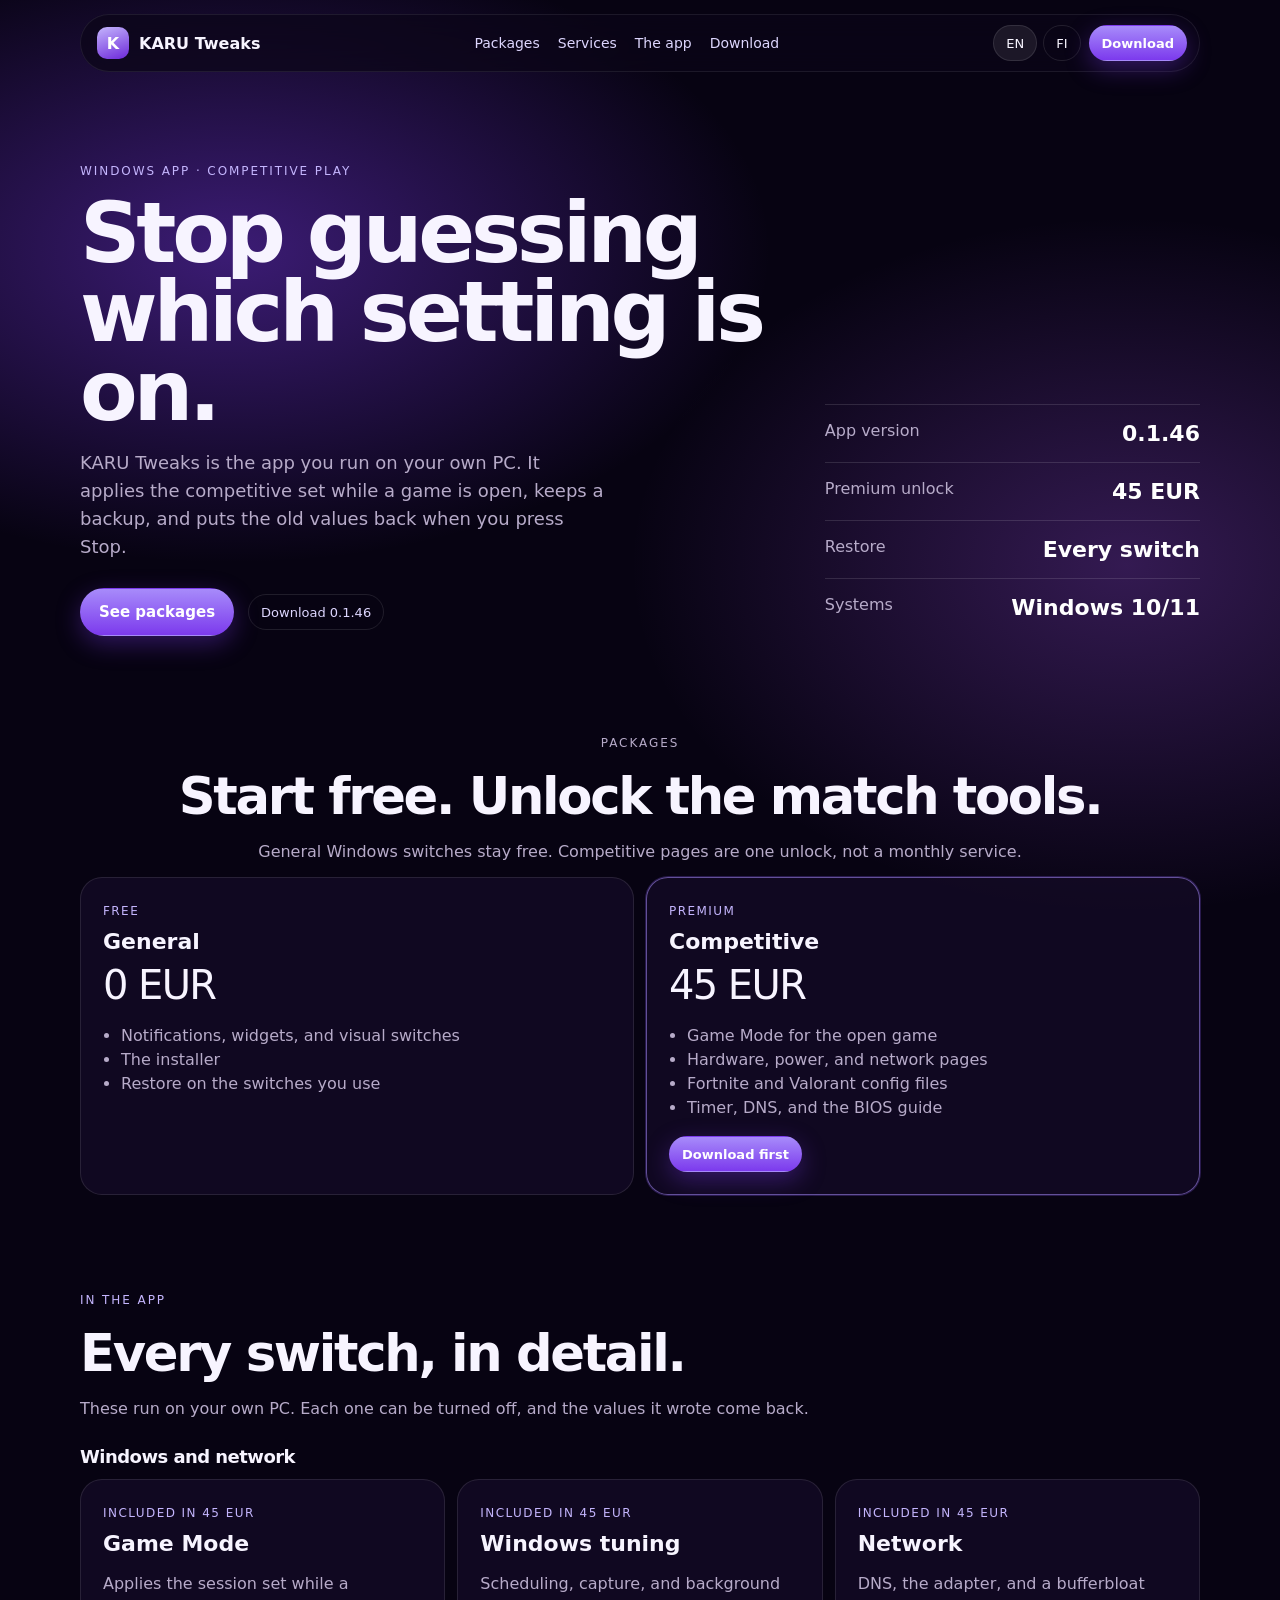
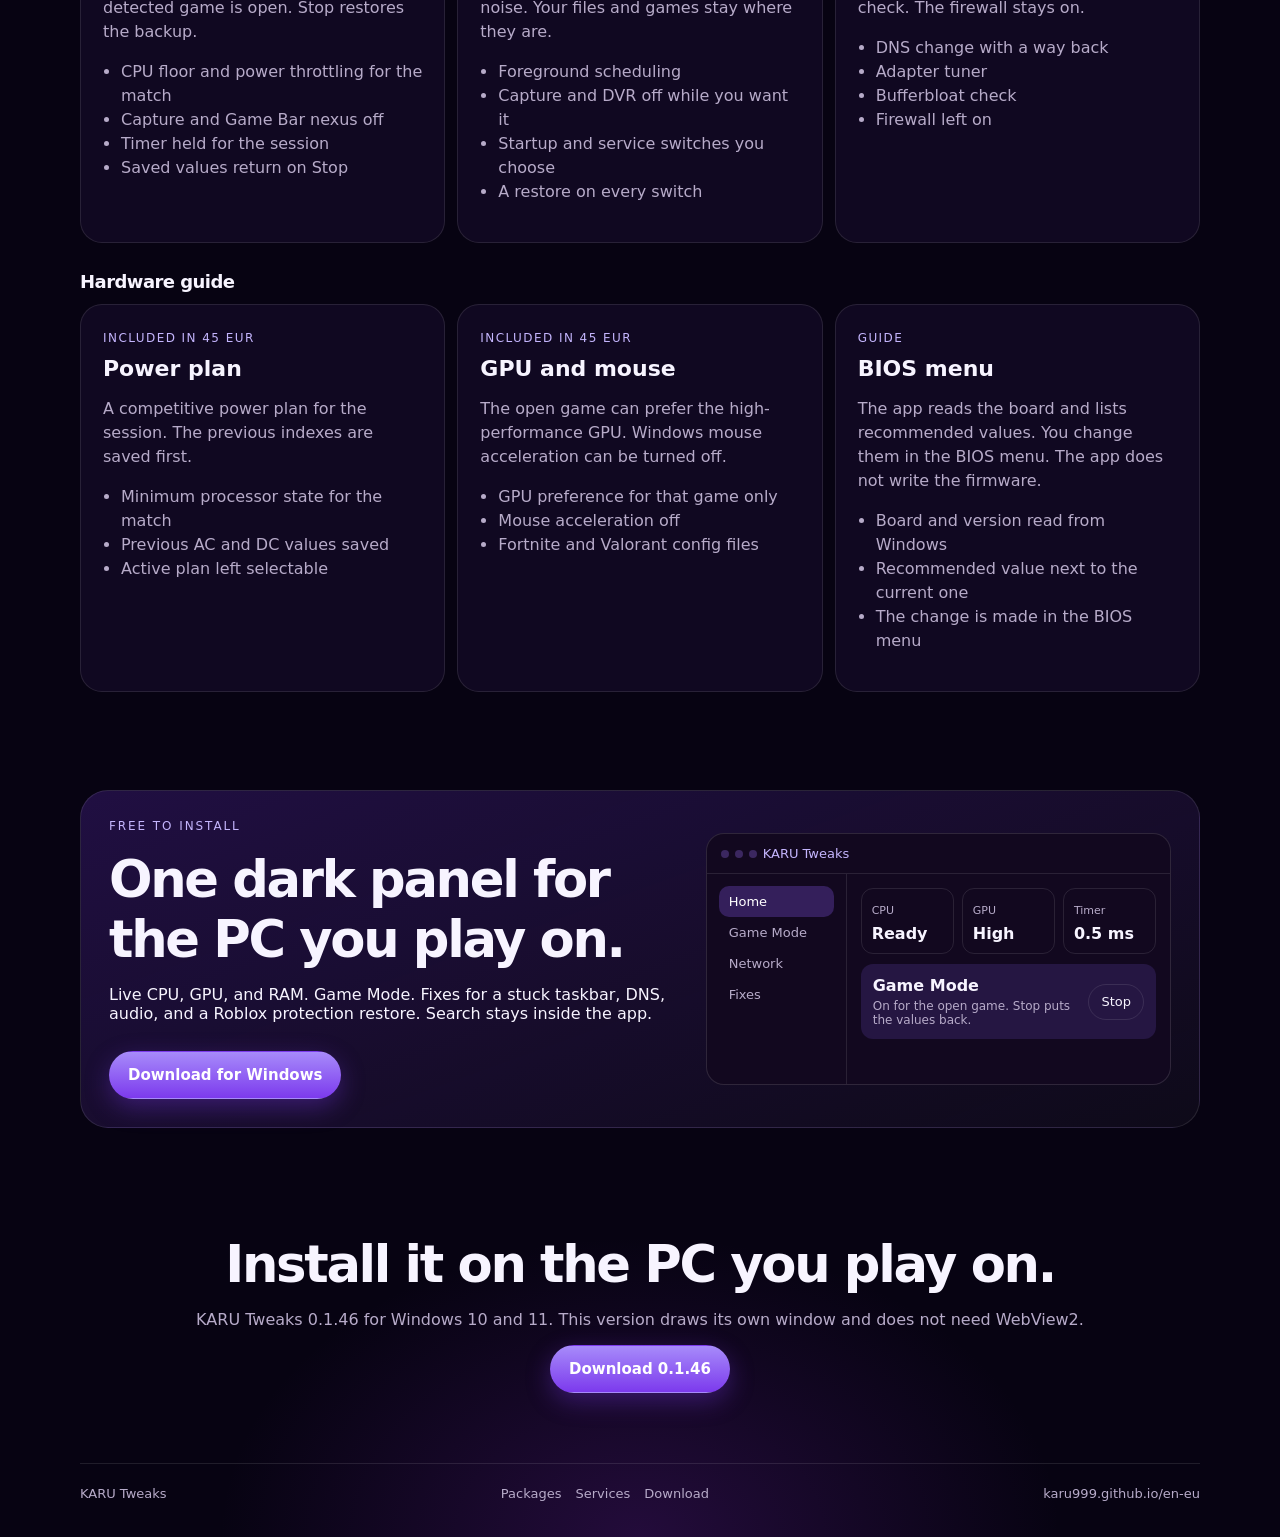
==== commit 4fd94cda: "Publish KARU Tweaks 0.1.46" ====
--- a/en-eu/index.html
+++ b/en-eu/index.html
@@ -39,11 +39,11 @@
         <p class="lead">KARU Tweaks is the app you run on your own PC. It applies the competitive set while a game is open, keeps a backup, and puts the old values back when you press Stop.</p>
         <div class="actions">
           <a class="btn primary lg" href="#packages">See packages</a>
-          <a class="btn quiet" href="#download">Download 0.1.45</a>
+          <a class="btn quiet" href="#download">Download 0.1.46</a>
         </div>
       </div>
       <div class="stats">
-        <div class="stat"><span>App version</span><b>0.1.45</b></div>
+        <div class="stat"><span>App version</span><b>0.1.46</b></div>
         <div class="stat"><span>Premium unlock</span><b>45 EUR</b></div>
         <div class="stat"><span>Restore</span><b>Every switch</b></div>
         <div class="stat"><span>Systems</span><b>Windows 10/11</b></div>
@@ -164,7 +164,7 @@
           <h2>One dark panel for the PC you play on.</h2>
           <p>Live CPU, GPU, and RAM. Game Mode. Fixes for a stuck taskbar, DNS, audio, and a Roblox protection restore. Search stays inside the app.</p>
           <div class="actions">
-            <a class="btn primary lg" href="https://github.com/Karu999/karu-tweaks/releases/download/v0.1.45/KARU-Tweaks-Setup.exe">Download for Windows</a>
+            <a class="btn primary lg" href="https://github.com/Karu999/karu-tweaks/releases/download/v0.1.46/KARU-Tweaks-Setup.exe">Download for Windows</a>
           </div>
         </div>
         <div class="window">
@@ -187,8 +187,8 @@
     <section class="section" id="download">
       <div class="center">
         <h2>Install it on the PC you play on.</h2>
-        <p>KARU Tweaks 0.1.45 for Windows 10 and 11.</p>
-        <a class="btn primary lg" href="https://github.com/Karu999/karu-tweaks/releases/download/v0.1.45/KARU-Tweaks-Setup.exe">Download 0.1.45</a>
+        <p>KARU Tweaks 0.1.46 for Windows 10 and 11. This version draws its own window and does not need WebView2.</p>
+        <a class="btn primary lg" href="https://github.com/Karu999/karu-tweaks/releases/download/v0.1.46/KARU-Tweaks-Setup.exe">Download 0.1.46</a>
       </div>
     </section>
 
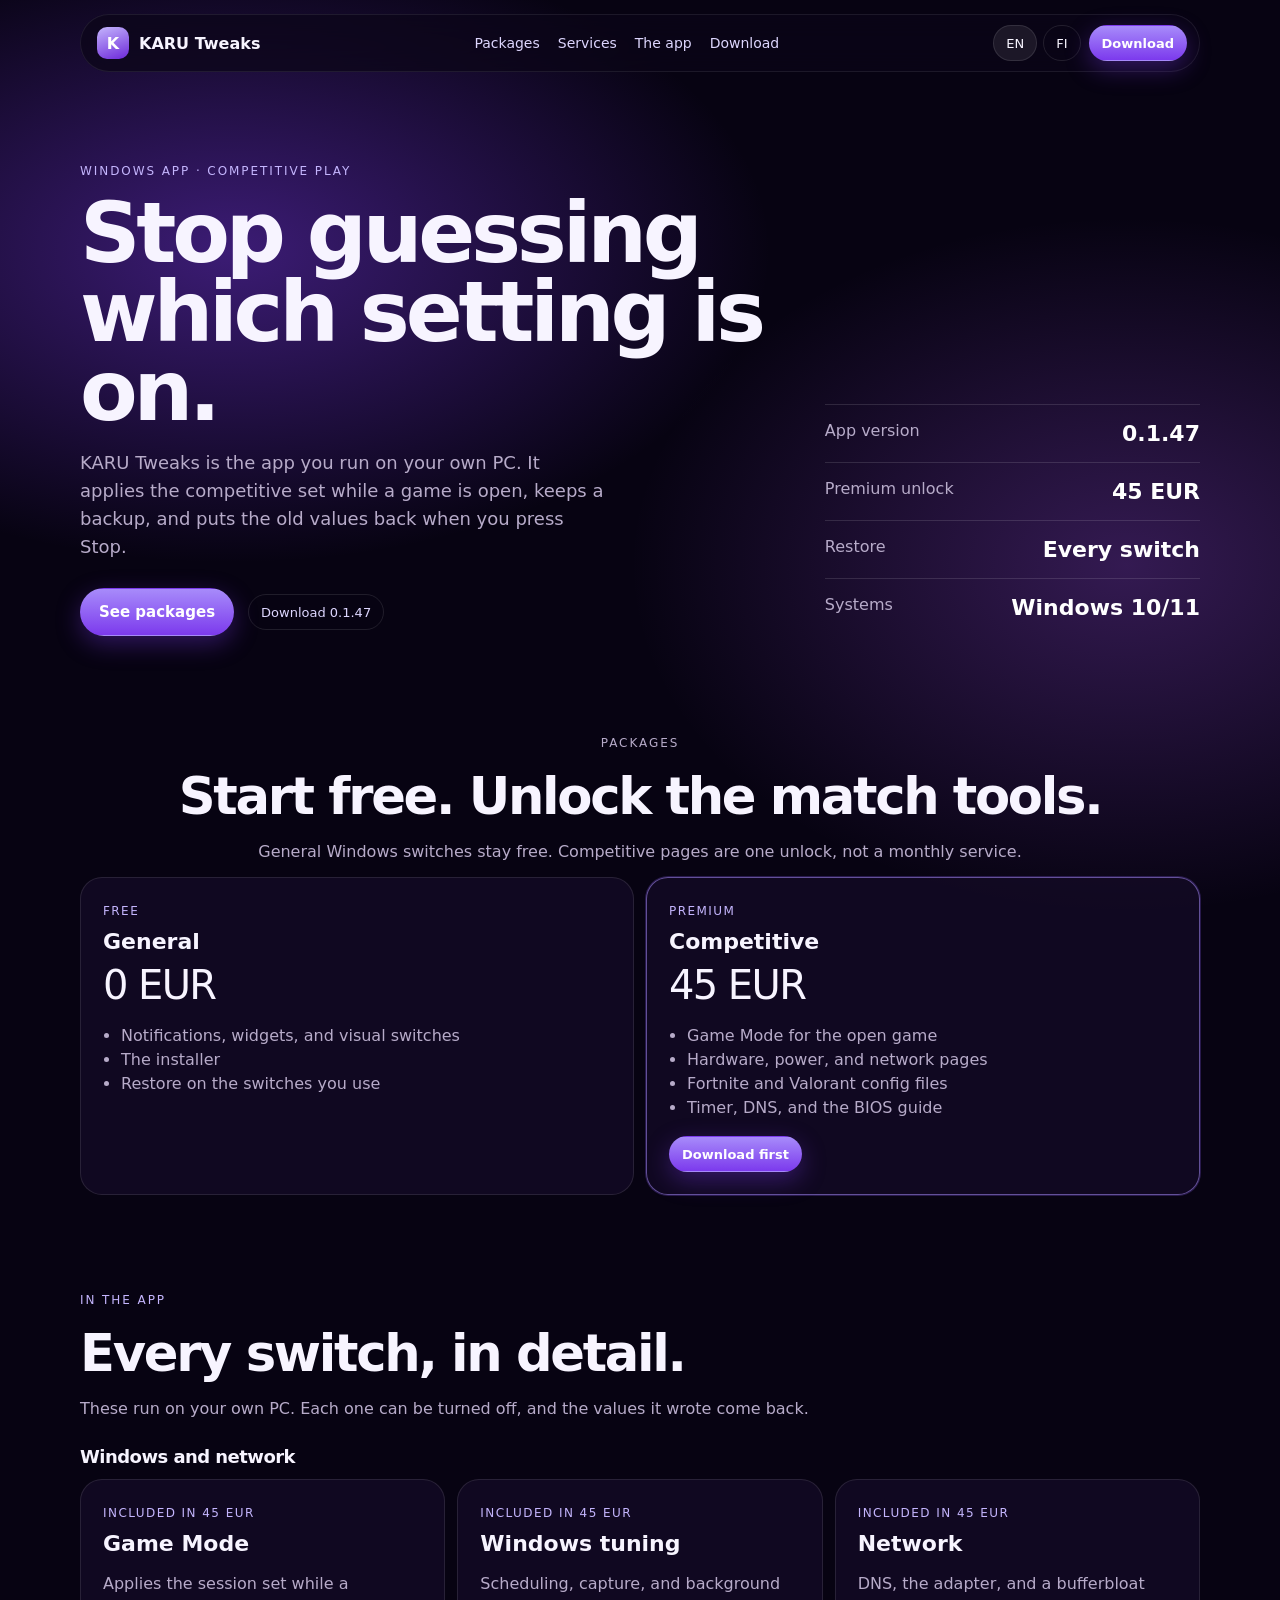
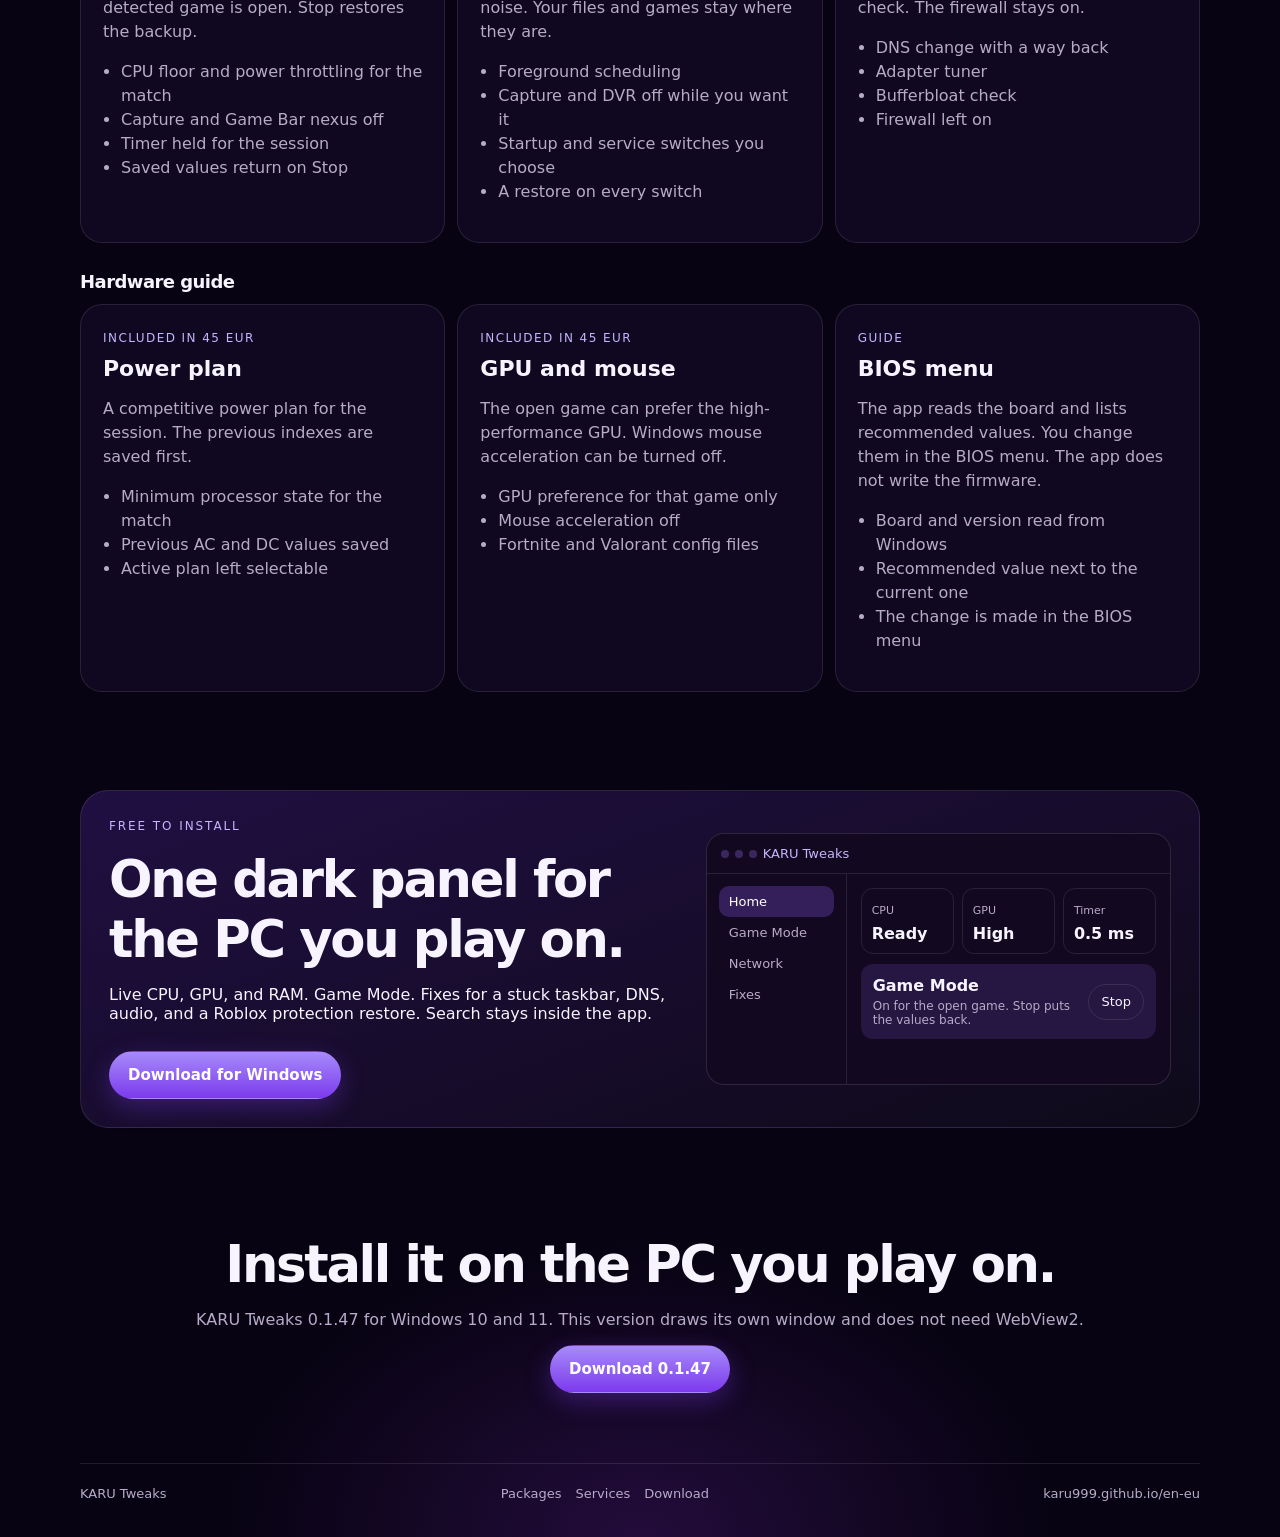
==== commit 8961ec77: "Publish KARU Tweaks 0.1.47" ====
--- a/en-eu/index.html
+++ b/en-eu/index.html
@@ -39,11 +39,11 @@
         <p class="lead">KARU Tweaks is the app you run on your own PC. It applies the competitive set while a game is open, keeps a backup, and puts the old values back when you press Stop.</p>
         <div class="actions">
           <a class="btn primary lg" href="#packages">See packages</a>
-          <a class="btn quiet" href="#download">Download 0.1.46</a>
+          <a class="btn quiet" href="#download">Download 0.1.47</a>
         </div>
       </div>
       <div class="stats">
-        <div class="stat"><span>App version</span><b>0.1.46</b></div>
+        <div class="stat"><span>App version</span><b>0.1.47</b></div>
         <div class="stat"><span>Premium unlock</span><b>45 EUR</b></div>
         <div class="stat"><span>Restore</span><b>Every switch</b></div>
         <div class="stat"><span>Systems</span><b>Windows 10/11</b></div>
@@ -164,7 +164,7 @@
           <h2>One dark panel for the PC you play on.</h2>
           <p>Live CPU, GPU, and RAM. Game Mode. Fixes for a stuck taskbar, DNS, audio, and a Roblox protection restore. Search stays inside the app.</p>
           <div class="actions">
-            <a class="btn primary lg" href="https://github.com/Karu999/karu-tweaks/releases/download/v0.1.46/KARU-Tweaks-Setup.exe">Download for Windows</a>
+            <a class="btn primary lg" href="https://github.com/Karu999/karu-tweaks/releases/download/v0.1.47/KARU-Tweaks-Setup.exe">Download for Windows</a>
           </div>
         </div>
         <div class="window">
@@ -187,8 +187,8 @@
     <section class="section" id="download">
       <div class="center">
         <h2>Install it on the PC you play on.</h2>
-        <p>KARU Tweaks 0.1.46 for Windows 10 and 11. This version draws its own window and does not need WebView2.</p>
-        <a class="btn primary lg" href="https://github.com/Karu999/karu-tweaks/releases/download/v0.1.46/KARU-Tweaks-Setup.exe">Download 0.1.46</a>
+        <p>KARU Tweaks 0.1.47 for Windows 10 and 11. This version draws its own window and does not need WebView2.</p>
+        <a class="btn primary lg" href="https://github.com/Karu999/karu-tweaks/releases/download/v0.1.47/KARU-Tweaks-Setup.exe">Download 0.1.47</a>
       </div>
     </section>
 
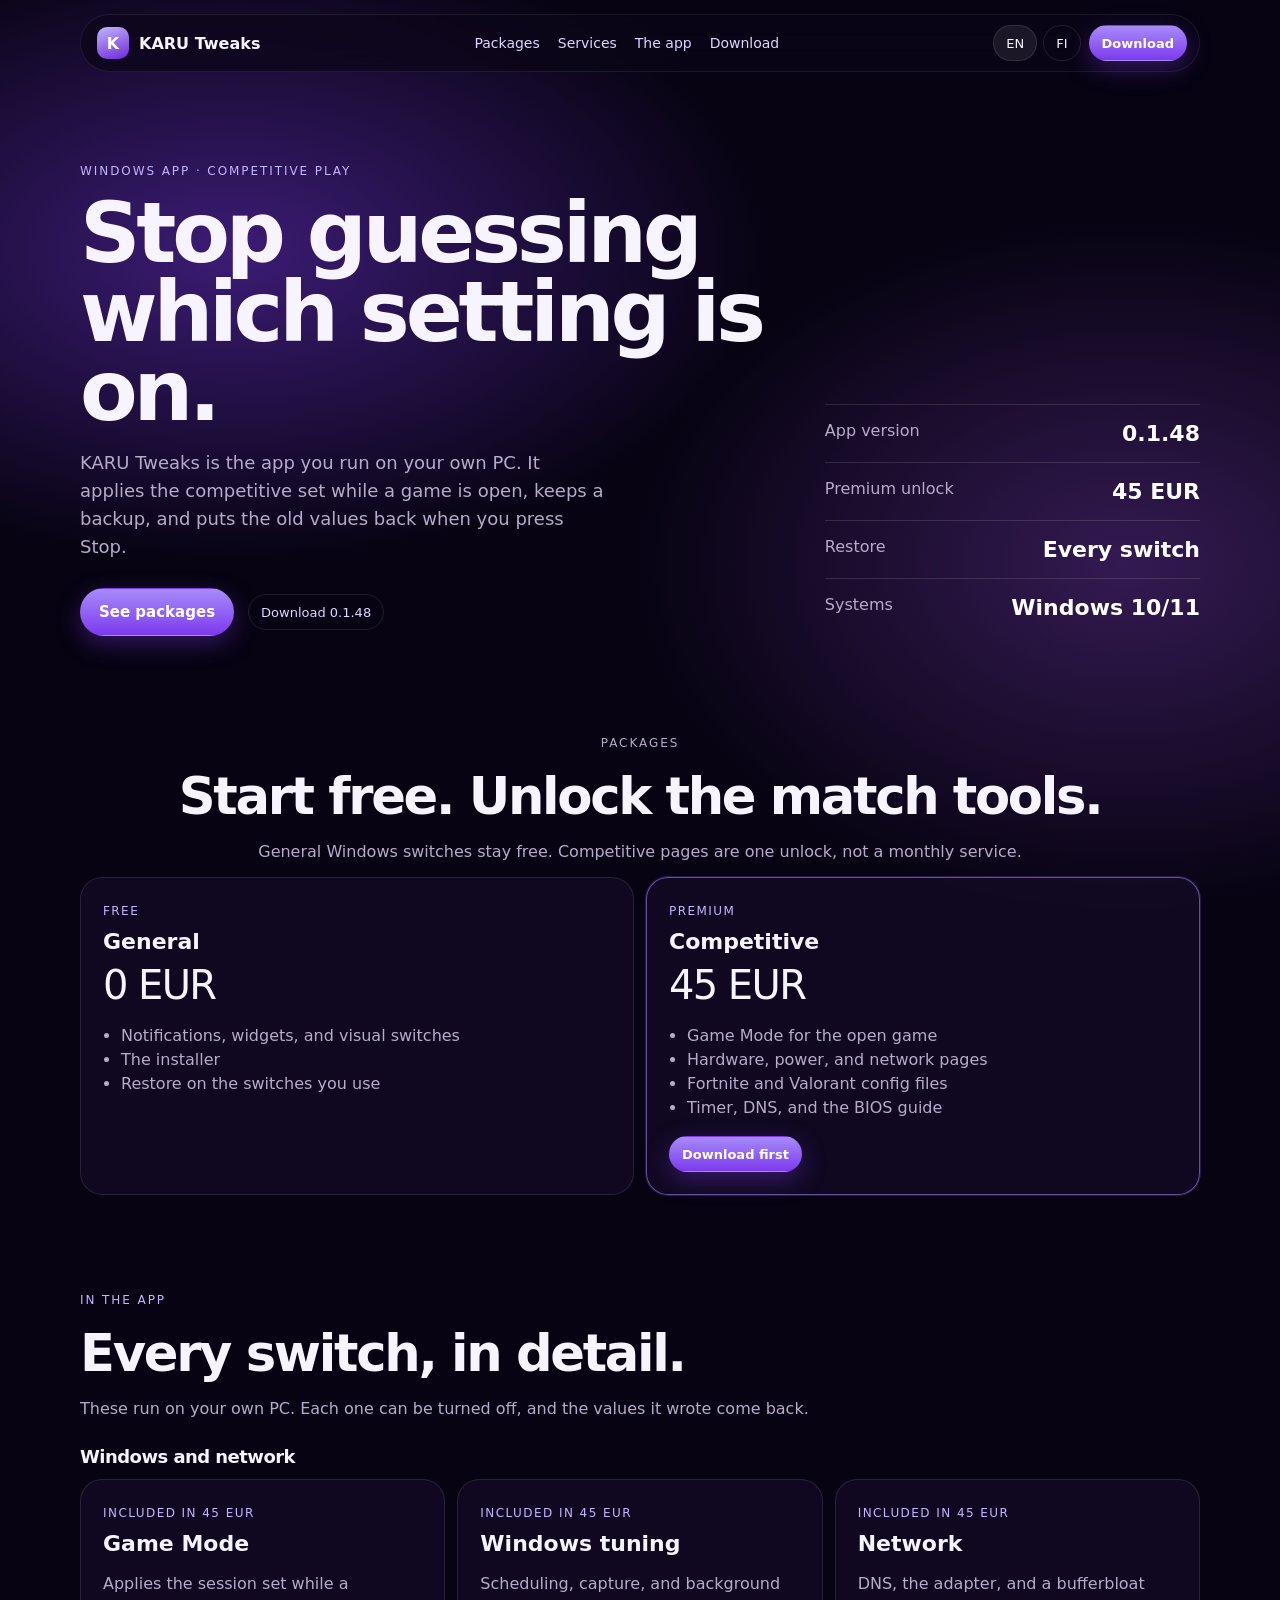
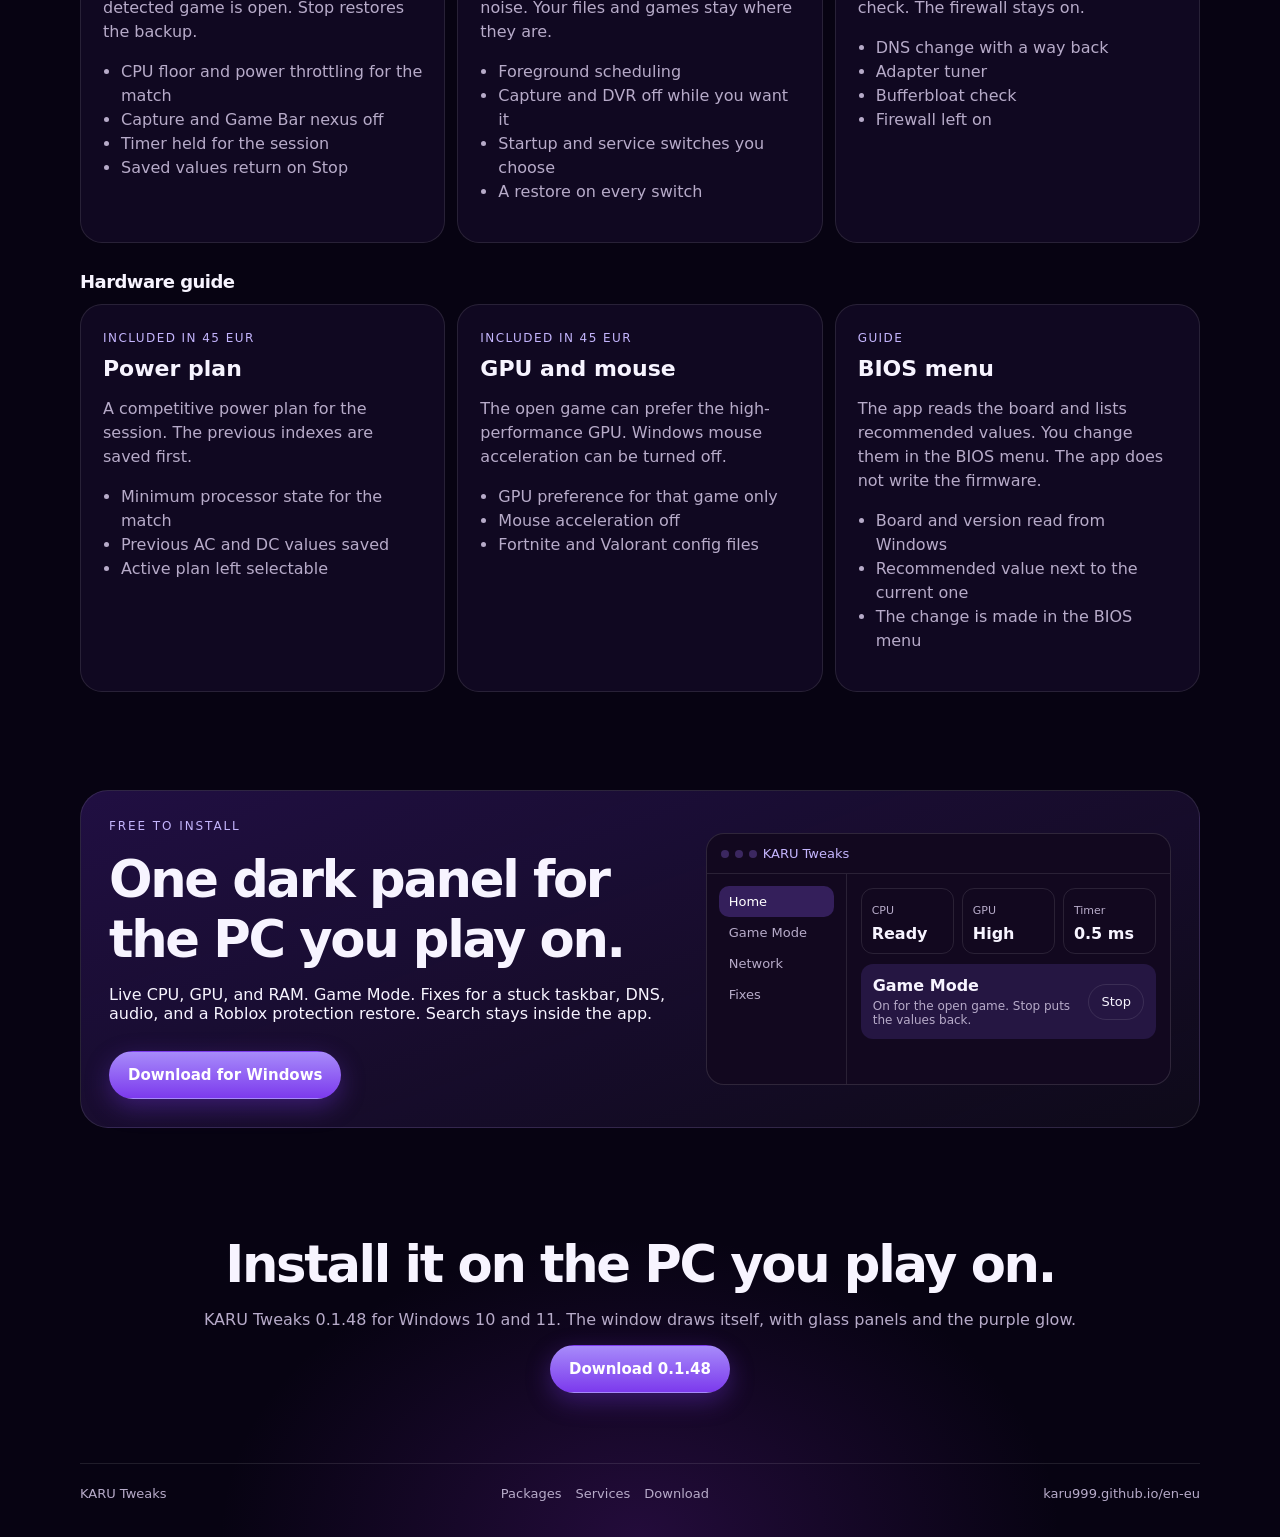
==== commit 08c79aaf: "KARU Tweaks 0.1.48 glass window" ====
--- a/en-eu/index.html
+++ b/en-eu/index.html
@@ -39,11 +39,11 @@
         <p class="lead">KARU Tweaks is the app you run on your own PC. It applies the competitive set while a game is open, keeps a backup, and puts the old values back when you press Stop.</p>
         <div class="actions">
           <a class="btn primary lg" href="#packages">See packages</a>
-          <a class="btn quiet" href="#download">Download 0.1.47</a>
+          <a class="btn quiet" href="#download">Download 0.1.48</a>
         </div>
       </div>
       <div class="stats">
-        <div class="stat"><span>App version</span><b>0.1.47</b></div>
+        <div class="stat"><span>App version</span><b>0.1.48</b></div>
         <div class="stat"><span>Premium unlock</span><b>45 EUR</b></div>
         <div class="stat"><span>Restore</span><b>Every switch</b></div>
         <div class="stat"><span>Systems</span><b>Windows 10/11</b></div>
@@ -164,7 +164,7 @@
           <h2>One dark panel for the PC you play on.</h2>
           <p>Live CPU, GPU, and RAM. Game Mode. Fixes for a stuck taskbar, DNS, audio, and a Roblox protection restore. Search stays inside the app.</p>
           <div class="actions">
-            <a class="btn primary lg" href="https://github.com/Karu999/karu-tweaks/releases/download/v0.1.47/KARU-Tweaks-Setup.exe">Download for Windows</a>
+            <a class="btn primary lg" href="https://github.com/Karu999/karu-tweaks/releases/download/v0.1.48/KARU-Tweaks-Setup.exe">Download for Windows</a>
           </div>
         </div>
         <div class="window">
@@ -187,8 +187,8 @@
     <section class="section" id="download">
       <div class="center">
         <h2>Install it on the PC you play on.</h2>
-        <p>KARU Tweaks 0.1.47 for Windows 10 and 11. This version draws its own window and does not need WebView2.</p>
-        <a class="btn primary lg" href="https://github.com/Karu999/karu-tweaks/releases/download/v0.1.47/KARU-Tweaks-Setup.exe">Download 0.1.47</a>
+        <p>KARU Tweaks 0.1.48 for Windows 10 and 11. The window draws itself, with glass panels and the purple glow.</p>
+        <a class="btn primary lg" href="https://github.com/Karu999/karu-tweaks/releases/download/v0.1.48/KARU-Tweaks-Setup.exe">Download 0.1.48</a>
       </div>
     </section>
 
